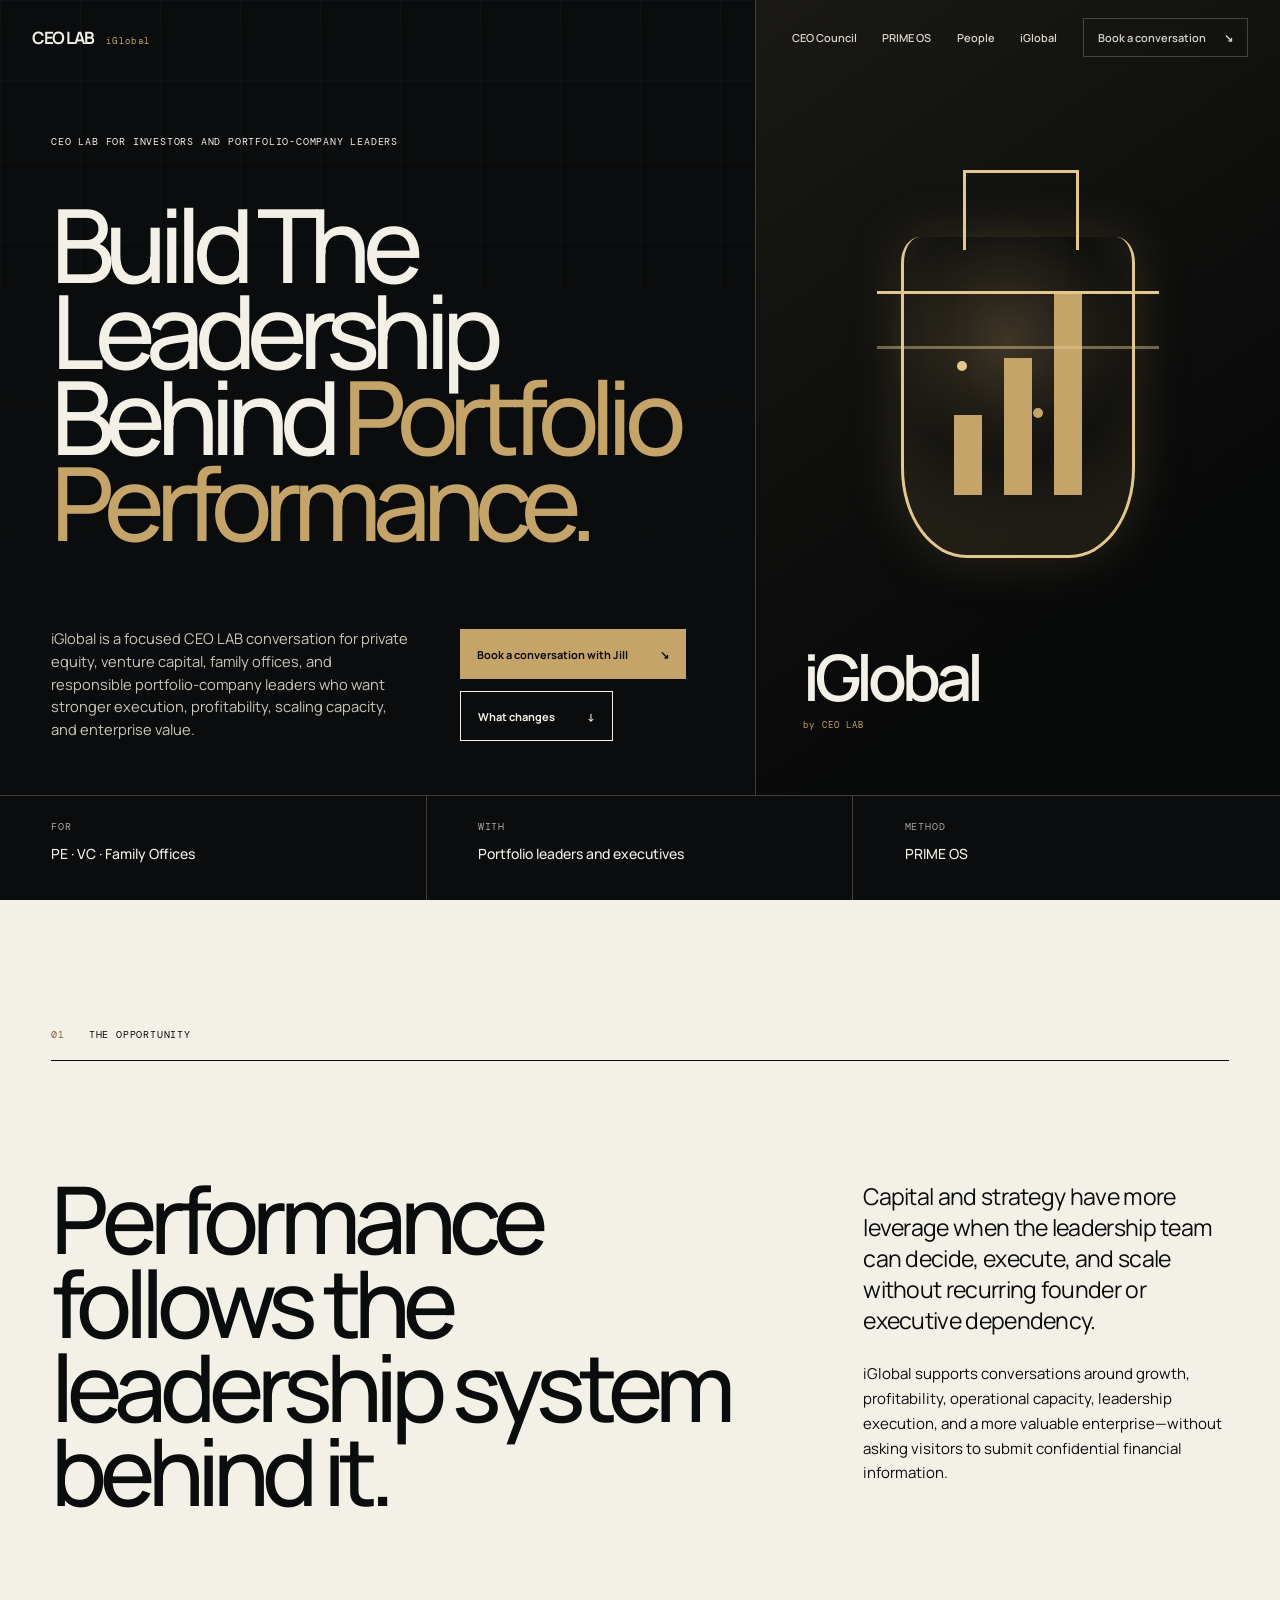
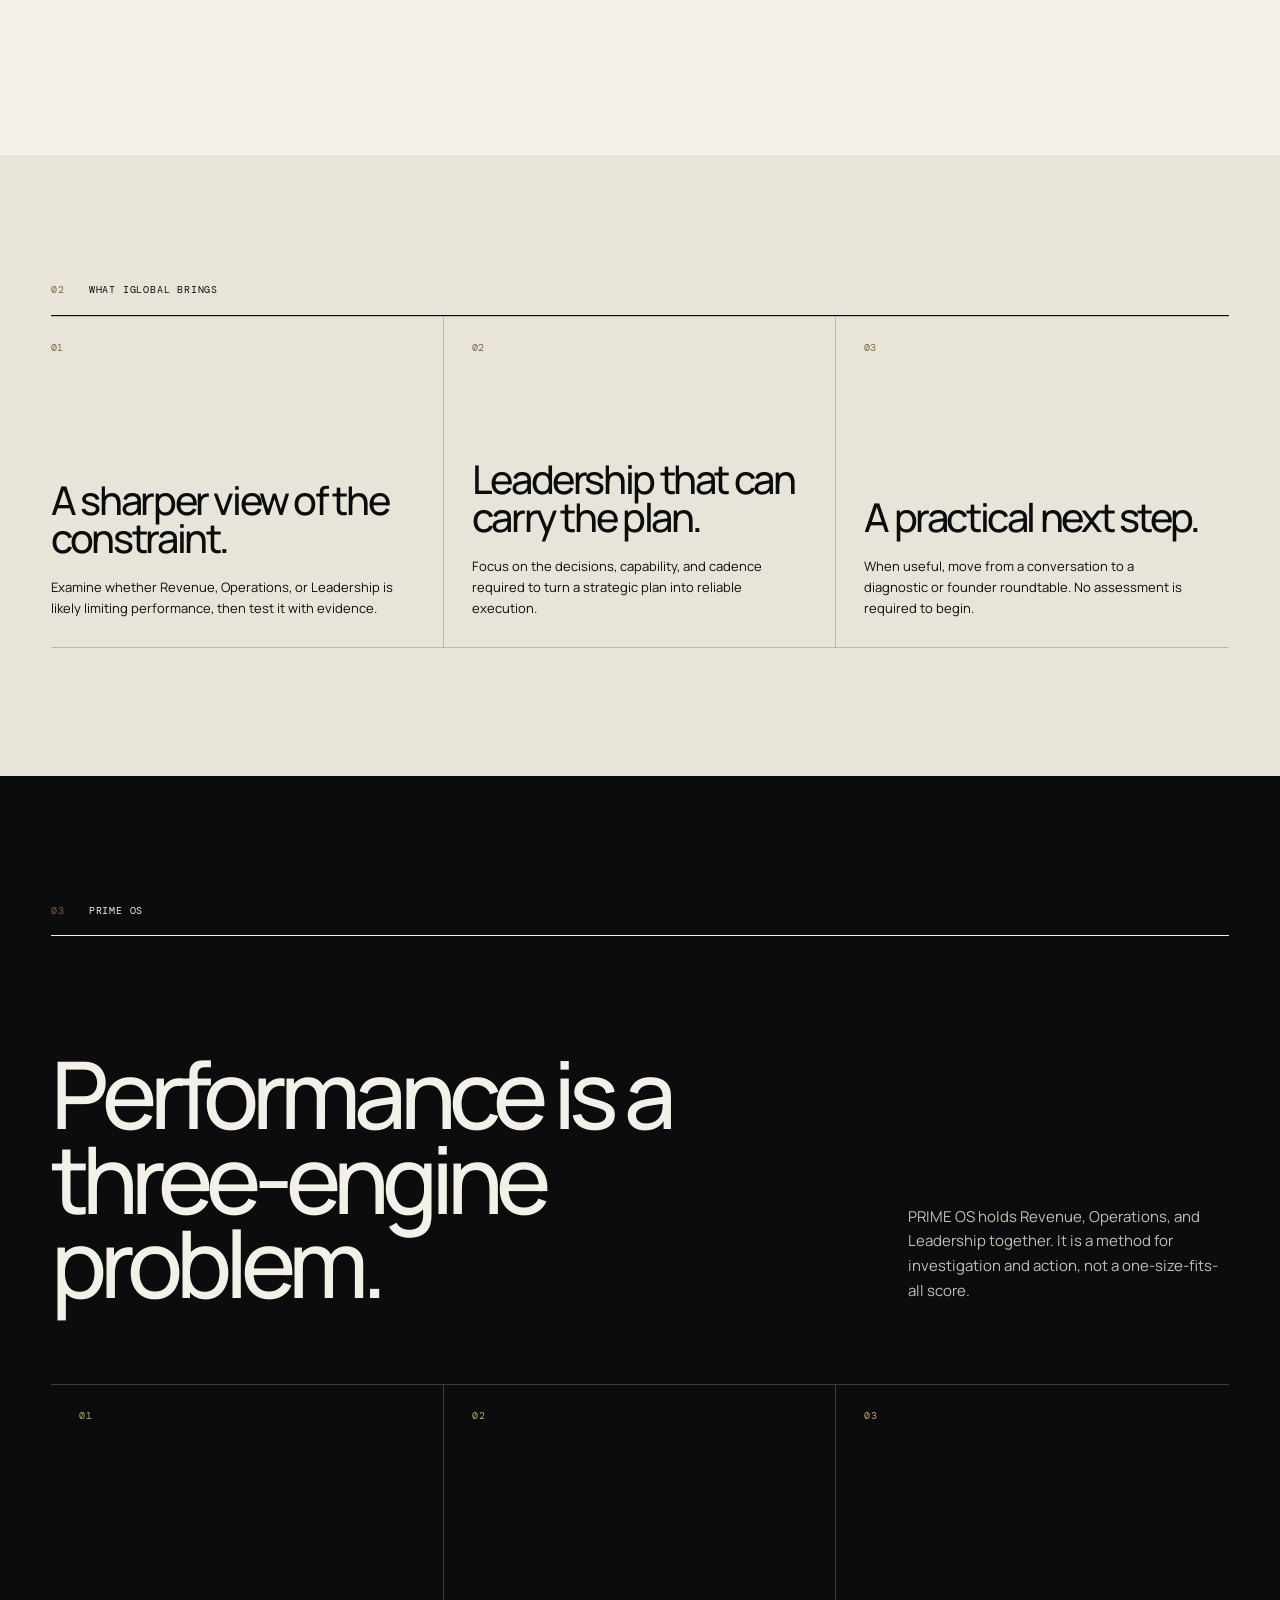
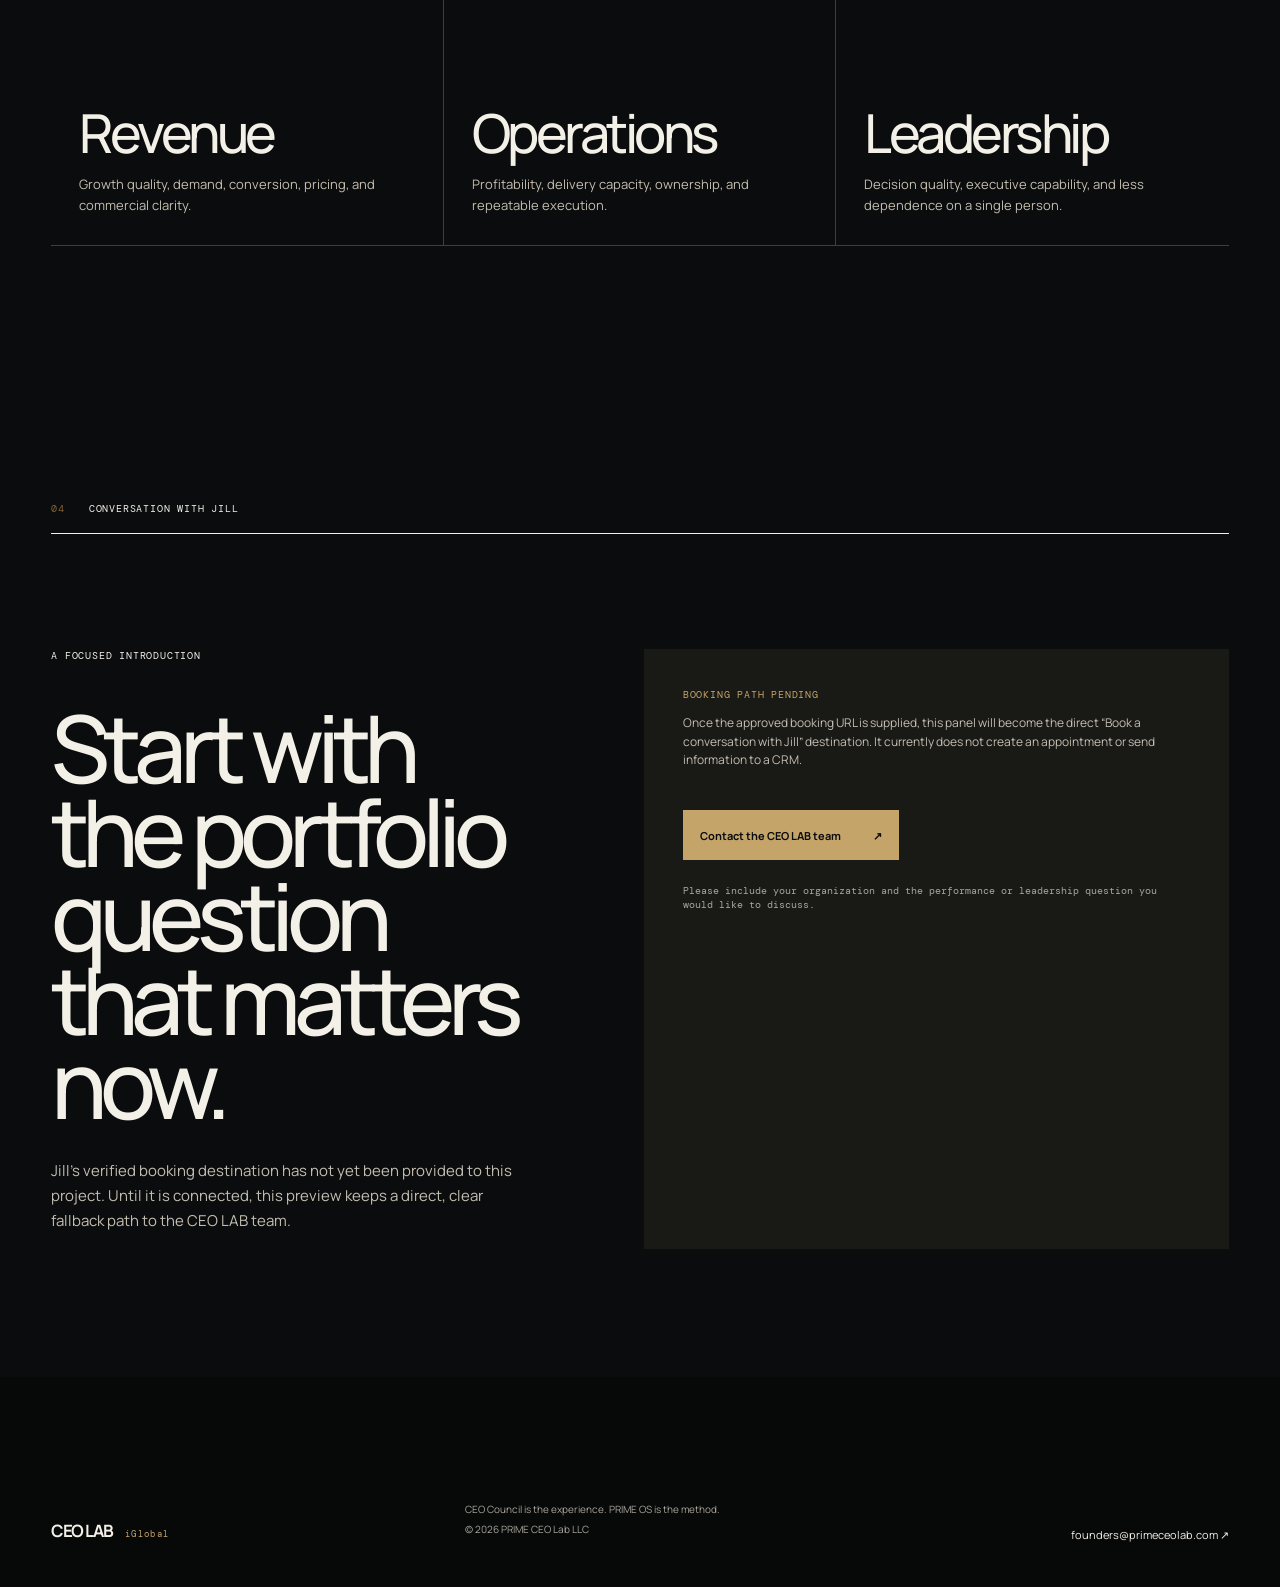
==== iglobal/index.html @ 88b46f07 "Publish approved CEO LAB revision" ====
<!doctype html>
<html lang="en">
<head>
  <meta charset="UTF-8" /><meta name="viewport" content="width=device-width, initial-scale=1.0" /><meta name="theme-color" content="#0B0C0D" />
  <meta name="description" content="iGlobal by CEO LAB supports the leadership behind portfolio performance." /><title>iGlobal | CEO LAB</title>
  <link rel="preconnect" href="https://fonts.googleapis.com" /><link rel="preconnect" href="https://fonts.gstatic.com" crossorigin />
  <link href="https://fonts.googleapis.com/css2?family=DM+Mono:wght@400;500&family=Manrope:wght@400;500;600;700&display=swap" rel="stylesheet" /><link rel="stylesheet" href="../styles.css" />
</head>
<body>
  <a class="skip-link" href="#main">Skip to content</a>
  <header class="site-header" data-header><a class="brand" href="../" aria-label="CEO LAB home"><span class="brand-main">CEO LAB</span><span class="brand-method">iGlobal</span></a><button class="menu-button" type="button" aria-label="Open navigation" aria-expanded="false">Menu</button><nav aria-label="Primary navigation"><a href="../#council">CEO Council</a><a href="../#method">PRIME OS</a><a href="../#people">People</a><a href="./">iGlobal</a><a class="nav-cta" href="#conversation">Book a conversation <span aria-hidden="true">↘</span></a></nav></header>
  <main id="main">
    <section class="hero"><div class="hero-grid" aria-hidden="true"></div><div class="hero-copy"><p class="kicker reveal">CEO LAB for investors and portfolio-company leaders</p><h1 class="reveal">Build The Leadership Behind <em>Portfolio Performance.</em></h1><div class="hero-bottom reveal"><p>iGlobal is a focused CEO LAB conversation for private equity, venture capital, family offices, and responsible portfolio-company leaders who want stronger execution, profitability, scaling capacity, and enterprise value.</p><div class="button-row"><a class="button button-gold" href="#conversation">Book a conversation with Jill <span>↘</span></a><a class="button button-quiet" href="#outcomes">What changes <span>↓</span></a></div></div></div><div class="hero-mark reveal" aria-label="CEO LAB growth mark"><div class="mark-stage"><div class="flask-mark" aria-hidden="true"><i></i><i></i><i></i><b></b></div></div><p class="mark-caption">iGlobal<br /><span>by CEO LAB</span></p></div><div class="hero-proof"><div><span>For</span><strong>PE · VC · Family Offices</strong></div><div><span>With</span><strong>Portfolio leaders and executives</strong></div><div><span>Method</span><strong>PRIME OS</strong></div></div></section>
    <section class="manifesto section-pad" id="outcomes"><div class="section-index reveal"><span>01</span><span>The opportunity</span></div><div class="manifesto-grid"><h2 class="display reveal">Performance follows the leadership system behind it.</h2><div class="manifesto-copy reveal"><p class="lead">Capital and strategy have more leverage when the leadership team can decide, execute, and scale without recurring founder or executive dependency.</p><p>iGlobal supports conversations around growth, profitability, operational capacity, leadership execution, and a more valuable enterprise—without asking visitors to submit confidential financial information.</p></div></div></section>
    <section class="council section-pad"><div class="section-index reveal"><span>02</span><span>What iGlobal brings</span></div><div class="council-grid"><article class="reveal"><span>01</span><h3>A sharper view of the constraint.</h3><p>Examine whether Revenue, Operations, or Leadership is likely limiting performance, then test it with evidence.</p></article><article class="reveal"><span>02</span><h3>Leadership that can carry the plan.</h3><p>Focus on the decisions, capability, and cadence required to turn a strategic plan into reliable execution.</p></article><article class="reveal"><span>03</span><h3>A practical next step.</h3><p>When useful, move from a conversation to a diagnostic or founder roundtable. No assessment is required to begin.</p></article></div></section>
    <section class="engines section-pad"><div class="section-index reveal"><span>03</span><span>PRIME OS</span></div><div class="engine-intro"><h2 class="display reveal">Performance is a three-engine problem.</h2><p class="reveal">PRIME OS holds Revenue, Operations, and Leadership together. It is a method for investigation and action, not a one-size-fits-all score.</p></div><div class="engine-grid"><article class="engine-card reveal"><div class="engine-number">01</div><h3>Revenue</h3><p>Growth quality, demand, conversion, pricing, and commercial clarity.</p></article><article class="engine-card reveal"><div class="engine-number">02</div><h3>Operations</h3><p>Profitability, delivery capacity, ownership, and repeatable execution.</p></article><article class="engine-card reveal"><div class="engine-number">03</div><h3>Leadership</h3><p>Decision quality, executive capability, and less dependence on a single person.</p></article></div></section>
    <section class="application section-pad" id="conversation"><div class="section-index reveal"><span>04</span><span>Conversation with Jill</span></div><div class="application-grid"><div class="application-copy reveal"><p class="kicker">A focused introduction</p><h2 class="display">Start with the portfolio question that matters now.</h2><p>Jill’s verified booking destination has not yet been provided to this project. Until it is connected, this preview keeps a direct, clear fallback path to the CEO LAB team.</p></div><div class="application-form reveal"><div class="form-heading"><p class="kicker">Booking path pending</p><p>Once the approved booking URL is supplied, this panel will become the direct “Book a conversation with Jill” destination. It currently does not create an appointment or send information to a CRM.</p></div><a class="button button-gold" href="mailto:founders@primeceolab.com?subject=iGlobal%20conversation%20with%20Jill">Contact the CEO LAB team <span>↗</span></a><p class="form-note">Please include your organization and the performance or leadership question you would like to discuss.</p></div></div></section>
  </main>
  <footer><a class="brand" href="../" aria-label="CEO LAB home"><span class="brand-main">CEO LAB</span><span class="brand-method">iGlobal</span></a><div><p>CEO Council is the experience. PRIME OS is the method.</p><p>© 2026 PRIME CEO Lab LLC</p></div><a href="mailto:founders@primeceolab.com">founders@primeceolab.com ↗</a></footer><script src="../script.js"></script>
</body>
</html>
---- styles.css ----
:root{--ink:#0B0C0D;--ink-soft:#171715;--paper:#F3F0E8;--paper-deep:#DED9CE;--gold:#C5A46A;--gold-light:#E2C88E;--muted:#AAA69D;--line-dark:rgba(11,12,13,.2);--line-light:rgba(243,240,232,.22);--mono:"DM Mono",monospace;--sans:"Manrope",Arial,sans-serif}*{box-sizing:border-box}html{scroll-behavior:smooth}body{margin:0;background:var(--paper);color:var(--ink);font-family:var(--sans);overflow-x:hidden}a{color:inherit}button,input,textarea{font:inherit}.skip-link{position:fixed;z-index:100;top:-100px;left:16px;padding:12px 16px;background:var(--gold);color:var(--ink)}.skip-link:focus{top:16px}
.site-header{position:fixed;z-index:50;inset:0 0 auto;height:76px;padding:0 clamp(20px,2.5vw,44px);display:flex;align-items:center;justify-content:space-between;color:var(--paper);border-bottom:1px solid transparent;transition:.3s}.site-header.scrolled,.site-header.menu-open{background:rgba(11,12,13,.94);backdrop-filter:blur(14px);border-color:var(--line-light)}.brand{display:flex;align-items:baseline;gap:12px;text-decoration:none}.brand-main{font-size:17px;font-weight:700;letter-spacing:-.06em}.brand-method{color:var(--gold);font:400 9px var(--mono);letter-spacing:.15em}.site-header nav{height:100%;display:flex;align-items:center;gap:clamp(18px,2vw,36px)}.site-header nav a{color:#d8d4ca;text-decoration:none;font-size:11px;font-weight:600}.site-header nav a:hover{color:var(--gold-light)}.nav-cta{display:flex;gap:18px;align-items:center;padding:11px 14px;border:1px solid var(--line-light)}.menu-button{display:none;color:inherit;background:none;border:0;font-size:12px}
.hero{min-height:100svh;position:relative;display:grid;grid-template-columns:1.18fr .82fr;grid-template-rows:1fr auto;overflow:hidden;background:var(--ink);color:var(--paper)}.hero-grid{position:absolute;inset:0;opacity:.12;pointer-events:none;background-image:linear-gradient(var(--line-light) 1px,transparent 1px),linear-gradient(90deg,var(--line-light) 1px,transparent 1px);background-size:6.25vw 6.25vw;mask-image:linear-gradient(to bottom,black,transparent 87%)}.hero-copy{position:relative;z-index:2;min-height:calc(100svh - 105px);padding:clamp(125px,15vh,180px) 4vw 6vh;display:flex;flex-direction:column;justify-content:space-between}.kicker,.section-index,.engine-number,.stage-label,.hero-proof span,.form-note{font:400 10px/1.35 var(--mono);letter-spacing:.08em;text-transform:uppercase}.kicker{margin:0}.hero h1{max-width:1030px;margin:40px 0 70px;font-size:clamp(62px,8vw,150px);font-weight:500;line-height:.84;letter-spacing:-.085em}.hero h1 em{color:var(--gold);font-style:normal}.hero-bottom{display:grid;grid-template-columns:minmax(260px,475px) auto;align-items:end;gap:4vw}.hero-bottom>p{margin:0;color:#cbc6ba;font-size:clamp(14px,1.15vw,18px);line-height:1.55}.button-row{display:flex;flex-wrap:wrap;gap:12px}.button{border:0;cursor:pointer;min-height:50px;display:inline-flex;align-items:center;justify-content:space-between;gap:32px;padding:0 17px;text-decoration:none;font-size:11px;font-weight:700;transition:.2s}.button:hover{transform:translateY(-2px)}.button-gold{background:var(--gold);color:var(--ink)}.button-gold:hover{background:var(--gold-light)}.button-quiet{border:1px solid currentColor;background:transparent;color:inherit}.button-quiet:hover{color:var(--gold-light)}
.hero-mark{position:relative;z-index:1;min-height:calc(100svh - 105px);display:flex;align-items:center;justify-content:center;overflow:hidden;border-left:1px solid var(--line-light);background:radial-gradient(circle at 48% 43%,rgba(197,164,106,.26),transparent 23%),linear-gradient(145deg,#1a1915,#080909 72%)}.mark-stage{width:min(38vw,510px);aspect-ratio:1;display:grid;place-items:center;animation:mark-turn 12s ease-in-out infinite}.flask-mark{position:relative;width:48%;height:66%;border:3px solid var(--gold-light);border-top:0;border-radius:8% 8% 28% 28%;box-shadow:inset 0 -80px 70px rgba(197,164,106,.13),0 0 55px rgba(197,164,106,.18)}.flask-mark:before{content:"";position:absolute;left:26%;top:-21%;width:48%;height:24%;border:3px solid var(--gold-light);border-bottom:0}.flask-mark:after{content:"";position:absolute;left:-12%;right:-12%;top:17%;height:3px;background:var(--gold-light);box-shadow:0 55px 0 rgba(226,200,142,.45)}.flask-mark i{position:absolute;bottom:19%;width:12%;background:var(--gold);display:block}.flask-mark i:nth-child(1){height:25%;left:22%}.flask-mark i:nth-child(2){height:43%;left:44%}.flask-mark i:nth-child(3){height:63%;left:66%}.flask-mark b{position:absolute;width:10px;height:10px;border-radius:50%;background:var(--gold-light);left:23%;top:39%;box-shadow:76px 47px 0 var(--gold)}.motion-toggle{position:absolute;right:22px;bottom:22px;padding:9px 12px;border:1px solid var(--line-light);background:rgba(11,12,13,.75);color:var(--paper);font:400 9px var(--mono);letter-spacing:.06em;text-transform:uppercase}.motion-toggle:hover{border-color:var(--gold);color:var(--gold-light)}.mark-caption{position:absolute;left:9%;bottom:8%;margin:0;font-size:clamp(36px,5vw,72px);font-weight:600;line-height:.8;letter-spacing:-.08em}.mark-caption span{display:block;margin-top:17px;color:var(--gold);font:400 9px var(--mono);letter-spacing:.12em}.mark-stage.paused{animation-play-state:paused}.hero-proof{position:relative;z-index:3;grid-column:1/-1;min-height:105px;display:grid;grid-template-columns:repeat(3,1fr);border-top:1px solid var(--line-light)}.hero-proof>div{padding:24px 4vw;display:flex;flex-direction:column;gap:10px;border-right:1px solid var(--line-light)}.hero-proof>div:last-child{border:0}.hero-proof span{color:var(--muted)}.hero-proof strong{font-size:14px;font-weight:500}
.section-pad{padding:clamp(86px,10vw,170px) clamp(20px,4vw,70px)}.section-index{display:flex;gap:24px;padding-bottom:18px;border-bottom:1px solid currentColor;opacity:.75}.section-index span:first-child{color:#806236}.display{margin:0;font-size:clamp(50px,7.3vw,122px);font-weight:500;line-height:.9;letter-spacing:-.075em}.manifesto-grid{padding:clamp(70px,9vw,145px) 0;display:grid;grid-template-columns:1.32fr .68fr;gap:8vw;align-items:end}.manifesto-copy{max-width:470px}.manifesto-copy p{margin:0 0 26px;font-size:15px;line-height:1.65}.manifesto-copy .lead{font-size:clamp(20px,1.8vw,29px);line-height:1.35;letter-spacing:-.03em}.manifesto-copy .belief{padding:22px 0 0;border-top:1px solid var(--line-dark);font-weight:700}
.council{background:#e9e4d9}.council-intro{padding:clamp(70px,9vw,145px) 0 80px;display:grid;grid-template-columns:1.25fr .55fr;gap:10vw;align-items:end}.council-intro .kicker{margin-bottom:32px;color:#695739}.council-intro>p{margin:0;max-width:460px;font-size:15px;line-height:1.65}.council-grid,.engine-grid,.people-grid{display:grid;grid-template-columns:repeat(3,1fr);border-top:1px solid var(--line-dark);border-bottom:1px solid var(--line-dark)}.council-grid article{min-height:330px;padding:24px 28px 28px 0;display:flex;flex-direction:column;border-right:1px solid var(--line-dark)}.council-grid article+article{padding-left:28px}.council-grid article:last-child{border:0}.council-grid span,.person-card>p{color:#806236;font:400 10px var(--mono)}.council-grid h3{max-width:350px;margin:auto 0 20px;font-size:clamp(30px,3.1vw,52px);font-weight:500;line-height:.96;letter-spacing:-.06em}.council-grid p{max-width:370px;margin:0;font-size:13px;line-height:1.6}
.engines{background:var(--ink);color:var(--paper)}.engine-intro{padding:clamp(70px,9vw,145px) 0 80px;display:grid;grid-template-columns:1.25fr .55fr;gap:10vw;align-items:end}.engine-intro p{margin:0;max-width:450px;color:#c4beb2;font-size:15px;line-height:1.65}.engine-grid{border-color:var(--line-light)}.engine-card{min-height:460px;padding:24px 28px 30px;display:flex;flex-direction:column;border-right:1px solid var(--line-light)}.engine-card:last-child{border:0}.engine-number{color:var(--gold)}.engine-card h3{margin:auto 0 16px;font-size:clamp(40px,4.2vw,70px);font-weight:500;line-height:.95;letter-spacing:-.065em}.engine-card p{max-width:360px;margin:0;color:#c4beb2;font-size:13px;line-height:1.55}.method-note{max-width:680px;margin:45px 0 0;color:var(--gold-light);font-size:14px;line-height:1.6}
.journey{display:grid;grid-template-columns:.85fr 1.15fr;gap:10vw;background:var(--paper-deep)}.journey-sticky{align-self:start;position:sticky;top:118px}.journey-sticky h2{margin:60px 0 34px;font-size:clamp(48px,6.2vw,100px)}.journey-sticky>p:last-child{max-width:390px;font-size:15px;line-height:1.65}.journey-steps{border-top:1px solid var(--line-dark)}.journey-step{min-height:390px;padding:24px 0;display:grid;grid-template-columns:65px 1fr;align-items:end;border-bottom:1px solid var(--line-dark)}.journey-step>span{align-self:start;font:400 10px var(--mono)}.journey-step h3{margin:12px 0 22px;font-size:clamp(64px,8vw,130px);font-weight:500;line-height:.8;letter-spacing:-.08em}.journey-step p:last-child{max-width:485px;margin:0;font-size:14px;line-height:1.65}.stage-label{margin:0;color:#5c5d58}
.people{background:#ebe7dd}.people-intro{padding:clamp(70px,9vw,135px) 0 70px;display:grid;grid-template-columns:1.25fr .55fr;gap:10vw;align-items:end}.people-intro .kicker{margin-bottom:32px;color:#695739}.people-intro>p:last-child{max-width:450px;margin:0;font-size:15px;line-height:1.65}.person-card{min-height:260px;padding:24px 28px 28px 0;display:flex;flex-direction:column;border-right:1px solid var(--line-dark)}.person-card+article{padding-left:28px}.person-card:last-child{border:0}.person-card h3{margin:auto 0 10px;font-size:clamp(29px,3vw,48px);font-weight:500;line-height:.95;letter-spacing:-.06em}.person-card span{font-size:12px;color:#5c5d58}.iglobal-callout{background:var(--gold);color:var(--ink);min-height:620px;display:flex;flex-direction:column;justify-content:space-between}.iglobal-callout h2{max-width:1250px;margin:10vh 0}.final-row{display:flex;align-items:end;justify-content:space-between;gap:30px}.final-row p{max-width:500px;margin:0;font-size:15px;line-height:1.6}.iglobal-callout .button-gold{background:var(--ink);color:var(--paper)}.iglobal-callout .button-gold:hover{background:#2b2925}
.application{background:var(--ink);color:var(--paper)}.application-grid{padding-top:clamp(70px,9vw,145px);display:grid;grid-template-columns:.9fr 1.1fr;gap:9vw}.application-copy h2{margin:42px 0 34px}.application-copy>p:not(.kicker){max-width:470px;color:#c4beb2;font-size:15px;line-height:1.65}.application-form{padding:clamp(25px,3vw,48px);background:#191916}.form-heading{margin-bottom:40px}.form-heading .kicker{margin-bottom:13px;color:var(--gold)}.form-heading p:last-child{margin:0;color:#c4beb2;font-size:12px;line-height:1.55}.application-form label{display:block;margin-bottom:22px;color:#d7d2c6;font:500 10px var(--mono);text-transform:uppercase;letter-spacing:.04em}.application-form input,.application-form textarea{width:100%;margin-top:10px;padding:13px 0;display:block;border:0;border-bottom:1px solid var(--line-light);border-radius:0;outline:0;background:transparent;color:var(--paper);font:500 15px var(--sans);text-transform:none;letter-spacing:0}.application-form textarea{resize:vertical;min-height:98px}.application-form input:focus,.application-form textarea:focus{border-color:var(--gold)}.form-note{max-width:500px;margin:24px 0 0;color:#aaa69d;text-transform:none;letter-spacing:0}footer{min-height:210px;padding:45px clamp(20px,4vw,70px);display:grid;grid-template-columns:.8fr 1.2fr auto;align-items:end;gap:30px;background:#070808;color:var(--paper)}footer p{margin:6px 0;color:var(--muted);font-size:10px}footer>a:last-child{font-size:11px;text-decoration:none}.reveal{opacity:0;transform:translateY(22px);transition:opacity .75s ease,transform .75s cubic-bezier(.2,.7,.2,1)}.reveal.visible{opacity:1;transform:translateY(0)}@keyframes mark-turn{0%,100%{transform:rotateY(0deg)}45%{transform:rotateY(20deg) rotateZ(-2deg)}70%{transform:rotateY(-16deg) rotateZ(2deg)}}
@media(max-width:980px){.site-header nav{display:none;position:absolute;inset:76px 0 auto;height:auto;padding:28px;flex-direction:column;align-items:flex-start;gap:24px;background:var(--ink);border-top:1px solid var(--line-light)}.site-header nav.open{display:flex}.menu-button{display:block}.hero{grid-template-columns:1fr}.hero-copy,.hero-mark{min-height:auto}.hero-copy{padding-top:130px}.hero-mark{min-height:630px;border-top:1px solid var(--line-light);border-left:0}.mark-stage{width:min(70vw,510px)}.hero-proof{grid-column:auto}.manifesto-grid,.council-intro,.engine-intro,.journey,.people-intro,.application-grid{grid-template-columns:1fr}.council-grid,.engine-grid,.people-grid{grid-template-columns:1fr}.council-grid article,.council-grid article+article,.engine-card,.person-card,.person-card+article{min-height:260px;padding:24px 0;border-right:0;border-bottom:1px solid var(--line-dark)}.engine-card{border-color:var(--line-light)}.council-grid article:last-child,.engine-card:last-child,.person-card:last-child{border-bottom:0}.journey-sticky{position:static}.application-grid{gap:70px}}
@media(max-width:680px){.site-header{height:64px}.site-header nav{top:64px}.hero-copy{padding:105px 20px 55px}.hero h1{margin-top:70px;font-size:clamp(58px,18vw,92px)}.hero-bottom{grid-template-columns:1fr;gap:35px}.hero-mark{min-height:470px}.mark-caption{font-size:52px}.hero-proof{grid-template-columns:1fr}.hero-proof>div{border-right:0;border-bottom:1px solid var(--line-light)}.section-pad{padding:85px 20px}.display{font-size:clamp(48px,15vw,78px)}.manifesto-grid{padding:75px 0}.council-intro,.engine-intro,.people-intro{padding:70px 0 55px}.journey{gap:70px}.journey-step{min-height:330px;grid-template-columns:42px 1fr}.journey-step h3{font-size:68px}.final-row{align-items:flex-start;flex-direction:column}.iglobal-callout{min-height:560px}.application-grid{padding-top:70px}.application-form{margin:0 -20px;padding:35px 20px}footer{grid-template-columns:1fr;align-items:start}}
@media(prefers-reduced-motion:reduce){html{scroll-behavior:auto}*,*:before,*:after{animation-duration:.01ms!important;animation-iteration-count:1!important;transition-duration:.01ms!important}.reveal{opacity:1;transform:none}}
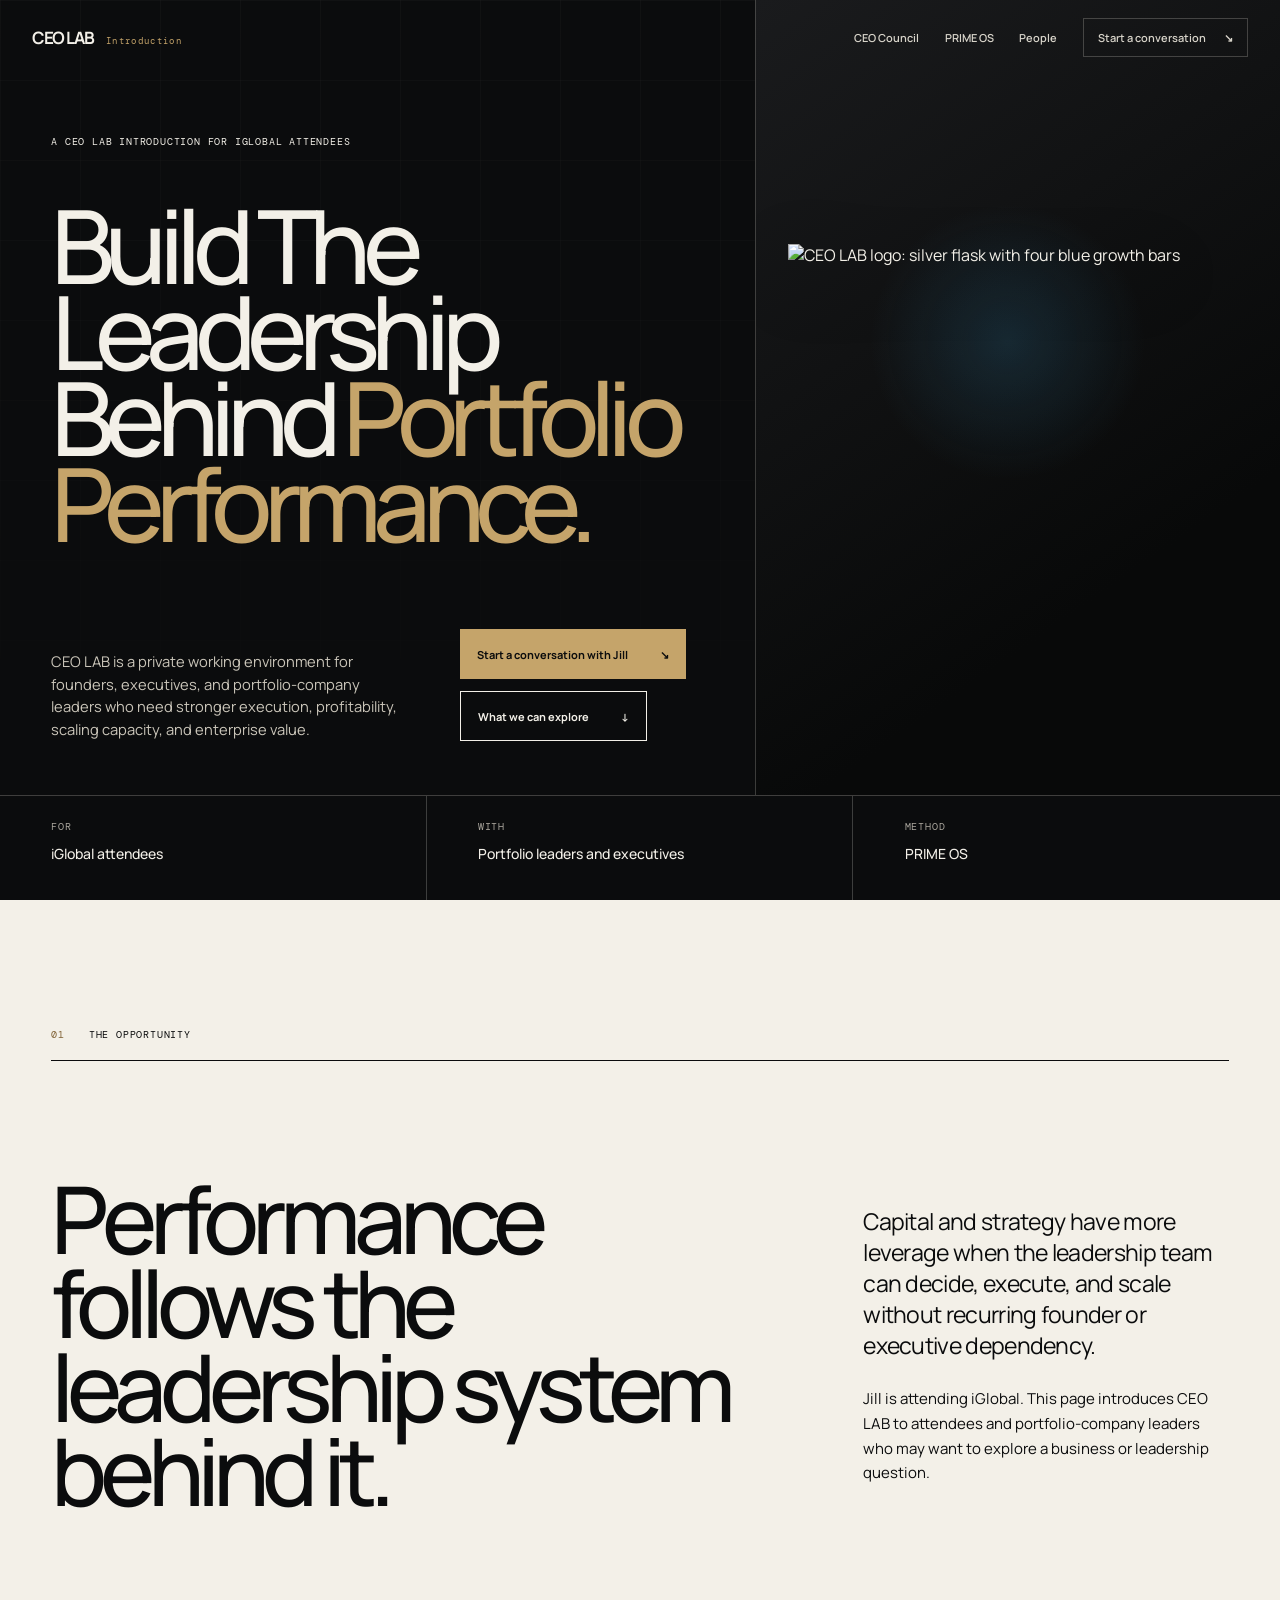
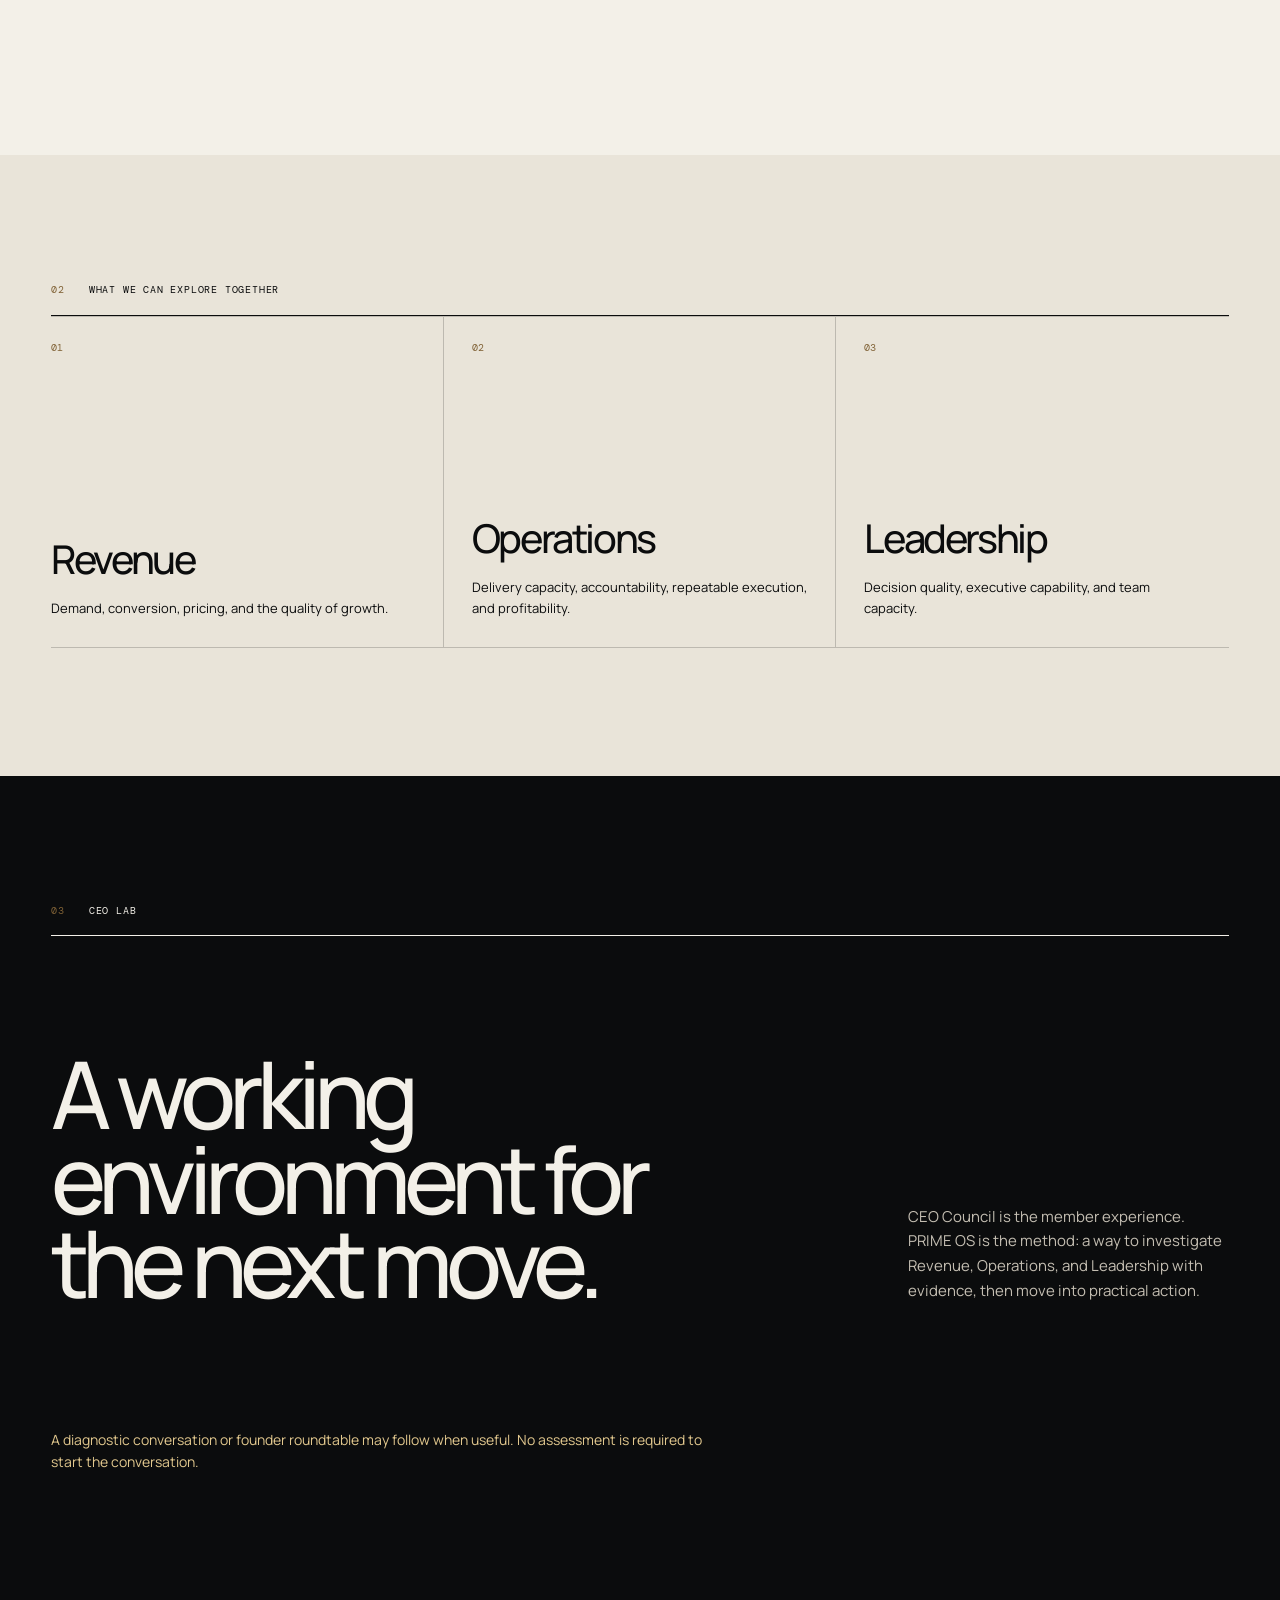
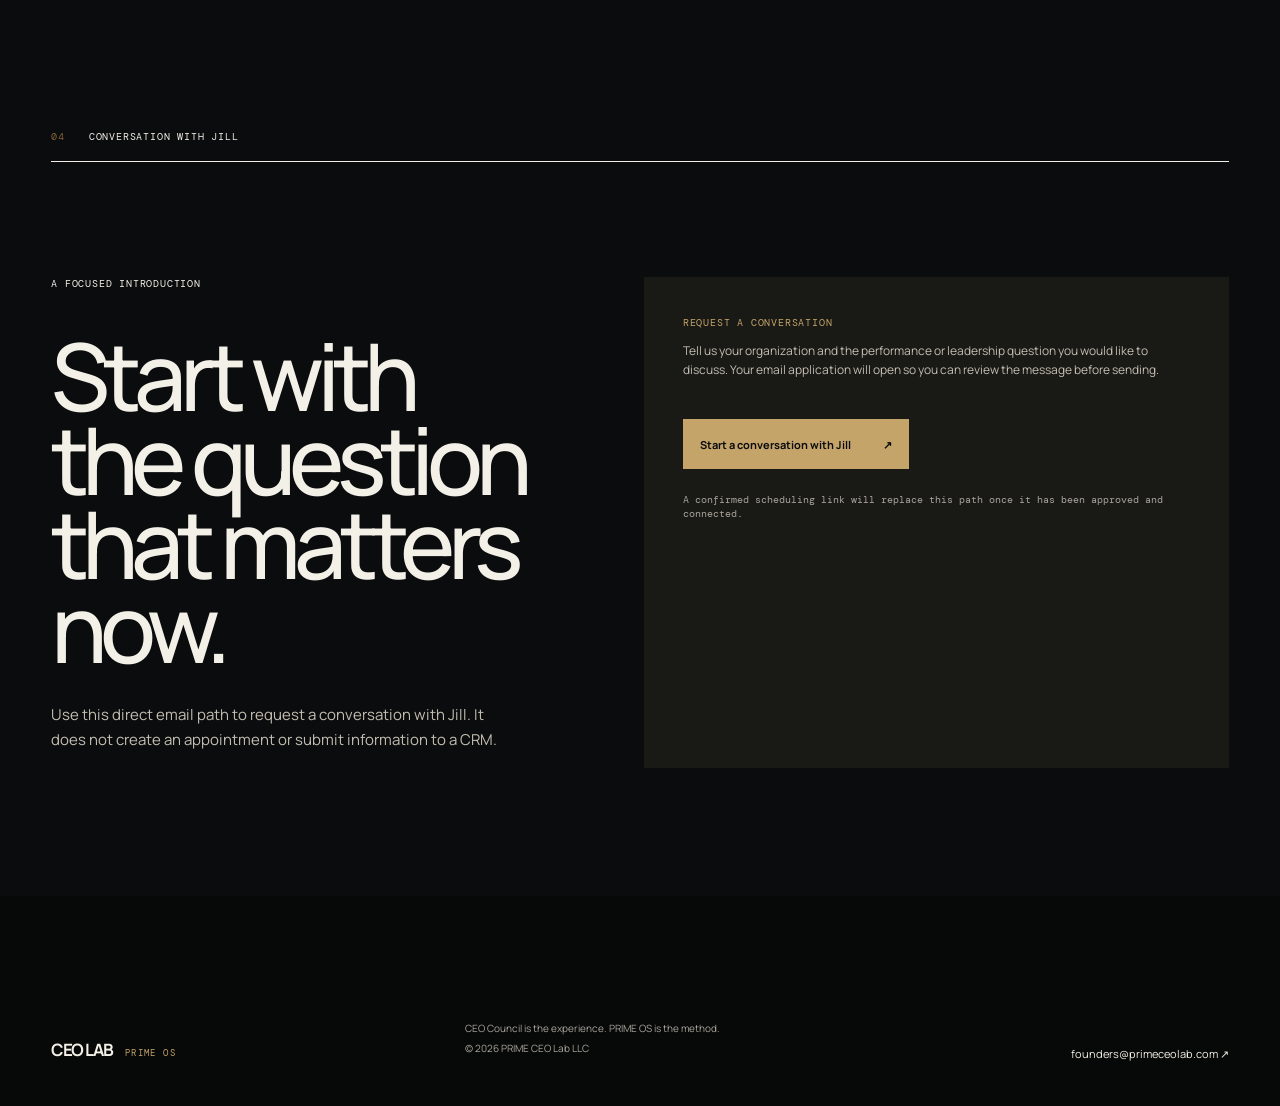
==== commit 26f350fe: "Correct iGlobal event relationship and conversation flow" ====
--- a/iglobal/index.html
+++ b/iglobal/index.html
@@ -1,21 +1,39 @@
 <!doctype html>
 <html lang="en">
 <head>
-  <meta charset="UTF-8" /><meta name="viewport" content="width=device-width, initial-scale=1.0" /><meta name="theme-color" content="#0B0C0D" />
-  <meta name="description" content="iGlobal by CEO LAB supports the leadership behind portfolio performance." /><title>iGlobal | CEO LAB</title>
-  <link rel="preconnect" href="https://fonts.googleapis.com" /><link rel="preconnect" href="https://fonts.gstatic.com" crossorigin />
-  <link href="https://fonts.googleapis.com/css2?family=DM+Mono:wght@400;500&family=Manrope:wght@400;500;600;700&display=swap" rel="stylesheet" /><link rel="stylesheet" href="../styles.css" />
+  <meta charset="UTF-8" />
+  <meta name="viewport" content="width=device-width, initial-scale=1.0" />
+  <meta name="theme-color" content="#0B0C0D" />
+  <meta name="description" content="A CEO LAB introduction for iGlobal attendees and portfolio-company leaders." />
+  <meta property="og:title" content="CEO LAB | For iGlobal Attendees" />
+  <meta property="og:description" content="Build the leadership behind portfolio performance." />
+  <meta property="og:type" content="website" />
+  <title>CEO LAB | For iGlobal Attendees</title>
+  <link rel="preconnect" href="https://fonts.googleapis.com" />
+  <link rel="preconnect" href="https://fonts.gstatic.com" crossorigin />
+  <link href="https://fonts.googleapis.com/css2?family=DM+Mono:wght@400;500&family=Manrope:wght@400;500;600;700&display=swap" rel="stylesheet" />
+  <link rel="stylesheet" href="../styles.css" />
 </head>
 <body>
   <a class="skip-link" href="#main">Skip to content</a>
-  <header class="site-header" data-header><a class="brand" href="../" aria-label="CEO LAB home"><span class="brand-main">CEO LAB</span><span class="brand-method">iGlobal</span></a><button class="menu-button" type="button" aria-label="Open navigation" aria-expanded="false">Menu</button><nav aria-label="Primary navigation"><a href="../#council">CEO Council</a><a href="../#method">PRIME OS</a><a href="../#people">People</a><a href="./">iGlobal</a><a class="nav-cta" href="#conversation">Book a conversation <span aria-hidden="true">↘</span></a></nav></header>
+  <header class="site-header" data-header>
+    <a class="brand" href="../" aria-label="CEO LAB home"><span class="brand-main">CEO LAB</span><span class="brand-method">Introduction</span></a>
+    <button class="menu-button" type="button" aria-label="Open navigation" aria-expanded="false">Menu</button>
+    <nav aria-label="Primary navigation"><a href="../#council">CEO Council</a><a href="../#method">PRIME OS</a><a href="../#people">People</a><a class="nav-cta" href="#conversation">Start a conversation <span aria-hidden="true">↘</span></a></nav>
+  </header>
   <main id="main">
-    <section class="hero"><div class="hero-grid" aria-hidden="true"></div><div class="hero-copy"><p class="kicker reveal">CEO LAB for investors and portfolio-company leaders</p><h1 class="reveal">Build The Leadership Behind <em>Portfolio Performance.</em></h1><div class="hero-bottom reveal"><p>iGlobal is a focused CEO LAB conversation for private equity, venture capital, family offices, and responsible portfolio-company leaders who want stronger execution, profitability, scaling capacity, and enterprise value.</p><div class="button-row"><a class="button button-gold" href="#conversation">Book a conversation with Jill <span>↘</span></a><a class="button button-quiet" href="#outcomes">What changes <span>↓</span></a></div></div></div><div class="hero-mark reveal" aria-label="CEO LAB growth mark"><div class="mark-stage"><div class="flask-mark" aria-hidden="true"><i></i><i></i><i></i><b></b></div></div><p class="mark-caption">iGlobal<br /><span>by CEO LAB</span></p></div><div class="hero-proof"><div><span>For</span><strong>PE · VC · Family Offices</strong></div><div><span>With</span><strong>Portfolio leaders and executives</strong></div><div><span>Method</span><strong>PRIME OS</strong></div></div></section>
-    <section class="manifesto section-pad" id="outcomes"><div class="section-index reveal"><span>01</span><span>The opportunity</span></div><div class="manifesto-grid"><h2 class="display reveal">Performance follows the leadership system behind it.</h2><div class="manifesto-copy reveal"><p class="lead">Capital and strategy have more leverage when the leadership team can decide, execute, and scale without recurring founder or executive dependency.</p><p>iGlobal supports conversations around growth, profitability, operational capacity, leadership execution, and a more valuable enterprise—without asking visitors to submit confidential financial information.</p></div></div></section>
-    <section class="council section-pad"><div class="section-index reveal"><span>02</span><span>What iGlobal brings</span></div><div class="council-grid"><article class="reveal"><span>01</span><h3>A sharper view of the constraint.</h3><p>Examine whether Revenue, Operations, or Leadership is likely limiting performance, then test it with evidence.</p></article><article class="reveal"><span>02</span><h3>Leadership that can carry the plan.</h3><p>Focus on the decisions, capability, and cadence required to turn a strategic plan into reliable execution.</p></article><article class="reveal"><span>03</span><h3>A practical next step.</h3><p>When useful, move from a conversation to a diagnostic or founder roundtable. No assessment is required to begin.</p></article></div></section>
-    <section class="engines section-pad"><div class="section-index reveal"><span>03</span><span>PRIME OS</span></div><div class="engine-intro"><h2 class="display reveal">Performance is a three-engine problem.</h2><p class="reveal">PRIME OS holds Revenue, Operations, and Leadership together. It is a method for investigation and action, not a one-size-fits-all score.</p></div><div class="engine-grid"><article class="engine-card reveal"><div class="engine-number">01</div><h3>Revenue</h3><p>Growth quality, demand, conversion, pricing, and commercial clarity.</p></article><article class="engine-card reveal"><div class="engine-number">02</div><h3>Operations</h3><p>Profitability, delivery capacity, ownership, and repeatable execution.</p></article><article class="engine-card reveal"><div class="engine-number">03</div><h3>Leadership</h3><p>Decision quality, executive capability, and less dependence on a single person.</p></article></div></section>
-    <section class="application section-pad" id="conversation"><div class="section-index reveal"><span>04</span><span>Conversation with Jill</span></div><div class="application-grid"><div class="application-copy reveal"><p class="kicker">A focused introduction</p><h2 class="display">Start with the portfolio question that matters now.</h2><p>Jill’s verified booking destination has not yet been provided to this project. Until it is connected, this preview keeps a direct, clear fallback path to the CEO LAB team.</p></div><div class="application-form reveal"><div class="form-heading"><p class="kicker">Booking path pending</p><p>Once the approved booking URL is supplied, this panel will become the direct “Book a conversation with Jill” destination. It currently does not create an appointment or send information to a CRM.</p></div><a class="button button-gold" href="mailto:founders@primeceolab.com?subject=iGlobal%20conversation%20with%20Jill">Contact the CEO LAB team <span>↗</span></a><p class="form-note">Please include your organization and the performance or leadership question you would like to discuss.</p></div></div></section>
+    <section class="hero">
+      <div class="hero-grid" aria-hidden="true"></div>
+      <div class="hero-copy"><p class="kicker reveal">A CEO LAB introduction for iGlobal attendees</p><h1 class="reveal">Build The Leadership Behind <em>Portfolio Performance.</em></h1><div class="hero-bottom reveal"><p>CEO LAB is a private working environment for founders, executives, and portfolio-company leaders who need stronger execution, profitability, scaling capacity, and enterprise value.</p><div class="button-row"><a class="button button-gold" href="#conversation">Start a conversation with Jill <span>↘</span></a><a class="button button-quiet" href="#explore">What we can explore <span>↓</span></a></div></div></div>
+      <div class="hero-mark logo-panel reveal" aria-label="CEO LAB logo"><img class="brand-logo" src="../assets/ceo-labs-brand.jpg" width="1536" height="1024" alt="CEO LAB logo: silver flask with four blue growth bars" /></div>
+      <div class="hero-proof"><div><span>For</span><strong>iGlobal attendees</strong></div><div><span>With</span><strong>Portfolio leaders and executives</strong></div><div><span>Method</span><strong>PRIME OS</strong></div></div>
+    </section>
+    <section class="manifesto section-pad" id="explore"><div class="section-index reveal"><span>01</span><span>The opportunity</span></div><div class="manifesto-grid"><h2 class="display reveal">Performance follows the leadership system behind it.</h2><div class="manifesto-copy reveal"><p class="lead">Capital and strategy have more leverage when the leadership team can decide, execute, and scale without recurring founder or executive dependency.</p><p>Jill is attending iGlobal. This page introduces CEO LAB to attendees and portfolio-company leaders who may want to explore a business or leadership question.</p></div></div></section>
+    <section class="council section-pad"><div class="section-index reveal"><span>02</span><span>What we can explore together</span></div><div class="council-grid"><article class="reveal"><span>01</span><h3>Revenue</h3><p>Demand, conversion, pricing, and the quality of growth.</p></article><article class="reveal"><span>02</span><h3>Operations</h3><p>Delivery capacity, accountability, repeatable execution, and profitability.</p></article><article class="reveal"><span>03</span><h3>Leadership</h3><p>Decision quality, executive capability, and team capacity.</p></article></div></section>
+    <section class="engines section-pad"><div class="section-index reveal"><span>03</span><span>CEO LAB</span></div><div class="engine-intro"><h2 class="display reveal">A working environment for the next move.</h2><p class="reveal">CEO Council is the member experience. PRIME OS is the method: a way to investigate Revenue, Operations, and Leadership with evidence, then move into practical action.</p></div><p class="method-note reveal">A diagnostic conversation or founder roundtable may follow when useful. No assessment is required to start the conversation.</p></section>
+    <section class="application section-pad" id="conversation"><div class="section-index reveal"><span>04</span><span>Conversation with Jill</span></div><div class="application-grid"><div class="application-copy reveal"><p class="kicker">A focused introduction</p><h2 class="display">Start with the question that matters now.</h2><p>Use this direct email path to request a conversation with Jill. It does not create an appointment or submit information to a CRM.</p></div><div class="application-form reveal"><div class="form-heading"><p class="kicker">Request a conversation</p><p>Tell us your organization and the performance or leadership question you would like to discuss. Your email application will open so you can review the message before sending.</p></div><a class="button button-gold" href="mailto:founders@primeceolab.com?subject=iGlobal%20conversation%20with%20Jill">Start a conversation with Jill <span>↗</span></a><p class="form-note">A confirmed scheduling link will replace this path once it has been approved and connected.</p></div></div></section>
   </main>
-  <footer><a class="brand" href="../" aria-label="CEO LAB home"><span class="brand-main">CEO LAB</span><span class="brand-method">iGlobal</span></a><div><p>CEO Council is the experience. PRIME OS is the method.</p><p>© 2026 PRIME CEO Lab LLC</p></div><a href="mailto:founders@primeceolab.com">founders@primeceolab.com ↗</a></footer><script src="../script.js"></script>
+  <footer><a class="brand" href="../" aria-label="CEO LAB home"><span class="brand-main">CEO LAB</span><span class="brand-method">PRIME OS</span></a><div><p>CEO Council is the experience. PRIME OS is the method.</p><p>© 2026 PRIME CEO Lab LLC</p></div><a href="mailto:founders@primeceolab.com">founders@primeceolab.com ↗</a></footer>
+  <script src="../script.js"></script>
 </body>
 </html>
--- a/styles.css
+++ b/styles.css
@@ -11,3 +11,4 @@
 @media(max-width:980px){.site-header nav{display:none;position:absolute;inset:76px 0 auto;height:auto;padding:28px;flex-direction:column;align-items:flex-start;gap:24px;background:var(--ink);border-top:1px solid var(--line-light)}.site-header nav.open{display:flex}.menu-button{display:block}.hero{grid-template-columns:1fr}.hero-copy,.hero-mark{min-height:auto}.hero-copy{padding-top:130px}.hero-mark{min-height:630px;border-top:1px solid var(--line-light);border-left:0}.mark-stage{width:min(70vw,510px)}.hero-proof{grid-column:auto}.manifesto-grid,.council-intro,.engine-intro,.journey,.people-intro,.application-grid{grid-template-columns:1fr}.council-grid,.engine-grid,.people-grid{grid-template-columns:1fr}.council-grid article,.council-grid article+article,.engine-card,.person-card,.person-card+article{min-height:260px;padding:24px 0;border-right:0;border-bottom:1px solid var(--line-dark)}.engine-card{border-color:var(--line-light)}.council-grid article:last-child,.engine-card:last-child,.person-card:last-child{border-bottom:0}.journey-sticky{position:static}.application-grid{gap:70px}}
 @media(max-width:680px){.site-header{height:64px}.site-header nav{top:64px}.hero-copy{padding:105px 20px 55px}.hero h1{margin-top:70px;font-size:clamp(58px,18vw,92px)}.hero-bottom{grid-template-columns:1fr;gap:35px}.hero-mark{min-height:470px}.mark-caption{font-size:52px}.hero-proof{grid-template-columns:1fr}.hero-proof>div{border-right:0;border-bottom:1px solid var(--line-light)}.section-pad{padding:85px 20px}.display{font-size:clamp(48px,15vw,78px)}.manifesto-grid{padding:75px 0}.council-intro,.engine-intro,.people-intro{padding:70px 0 55px}.journey{gap:70px}.journey-step{min-height:330px;grid-template-columns:42px 1fr}.journey-step h3{font-size:68px}.final-row{align-items:flex-start;flex-direction:column}.iglobal-callout{min-height:560px}.application-grid{padding-top:70px}.application-form{margin:0 -20px;padding:35px 20px}footer{grid-template-columns:1fr;align-items:start}}
 @media(prefers-reduced-motion:reduce){html{scroll-behavior:auto}*,*:before,*:after{animation-duration:.01ms!important;animation-iteration-count:1!important;transition-duration:.01ms!important}.reveal{opacity:1;transform:none}}
+.logo-panel{background:radial-gradient(circle at 48% 43%,rgba(50,127,168,.22),transparent 26%),linear-gradient(145deg,#1a1b1d,#080909 72%)}.brand-logo{width:min(88%,760px);height:auto;object-fit:contain;filter:drop-shadow(0 18px 36px rgba(0,0,0,.38))}.people-intro>div .kicker{margin-bottom:32px}
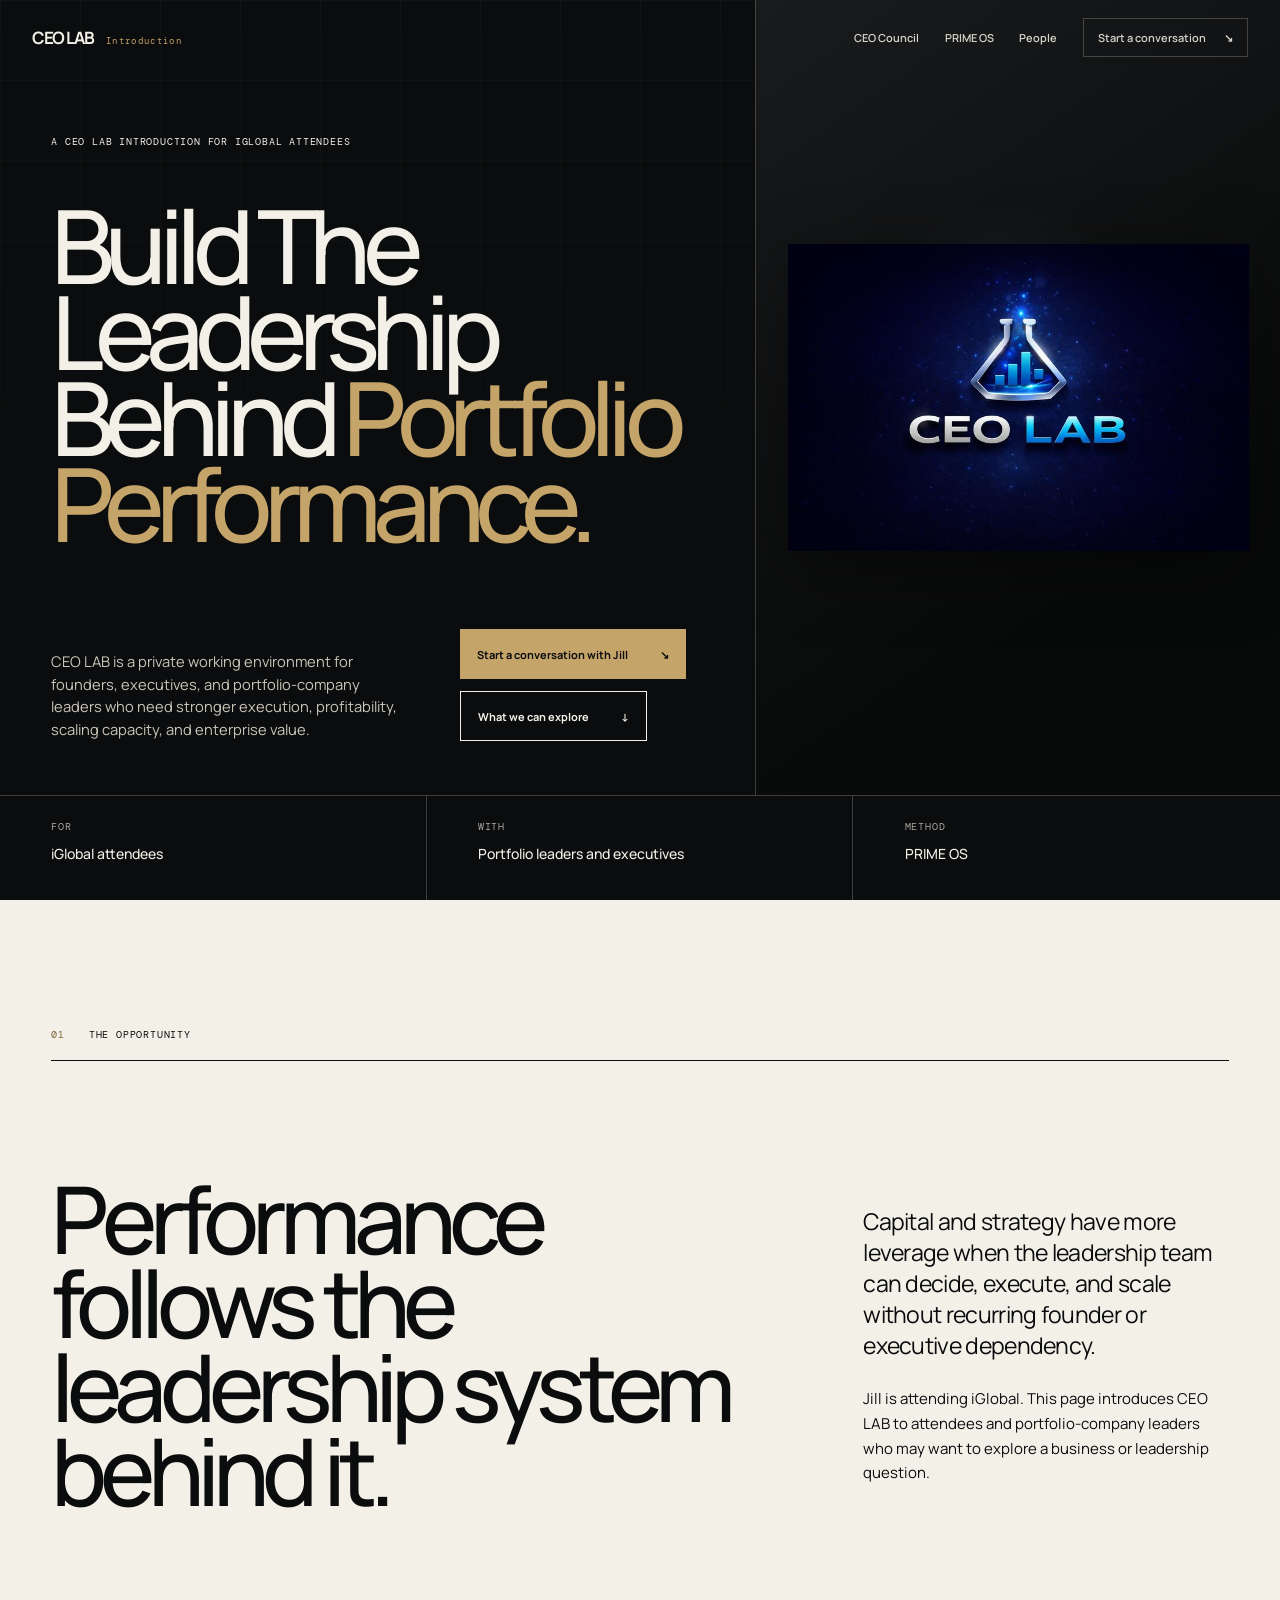
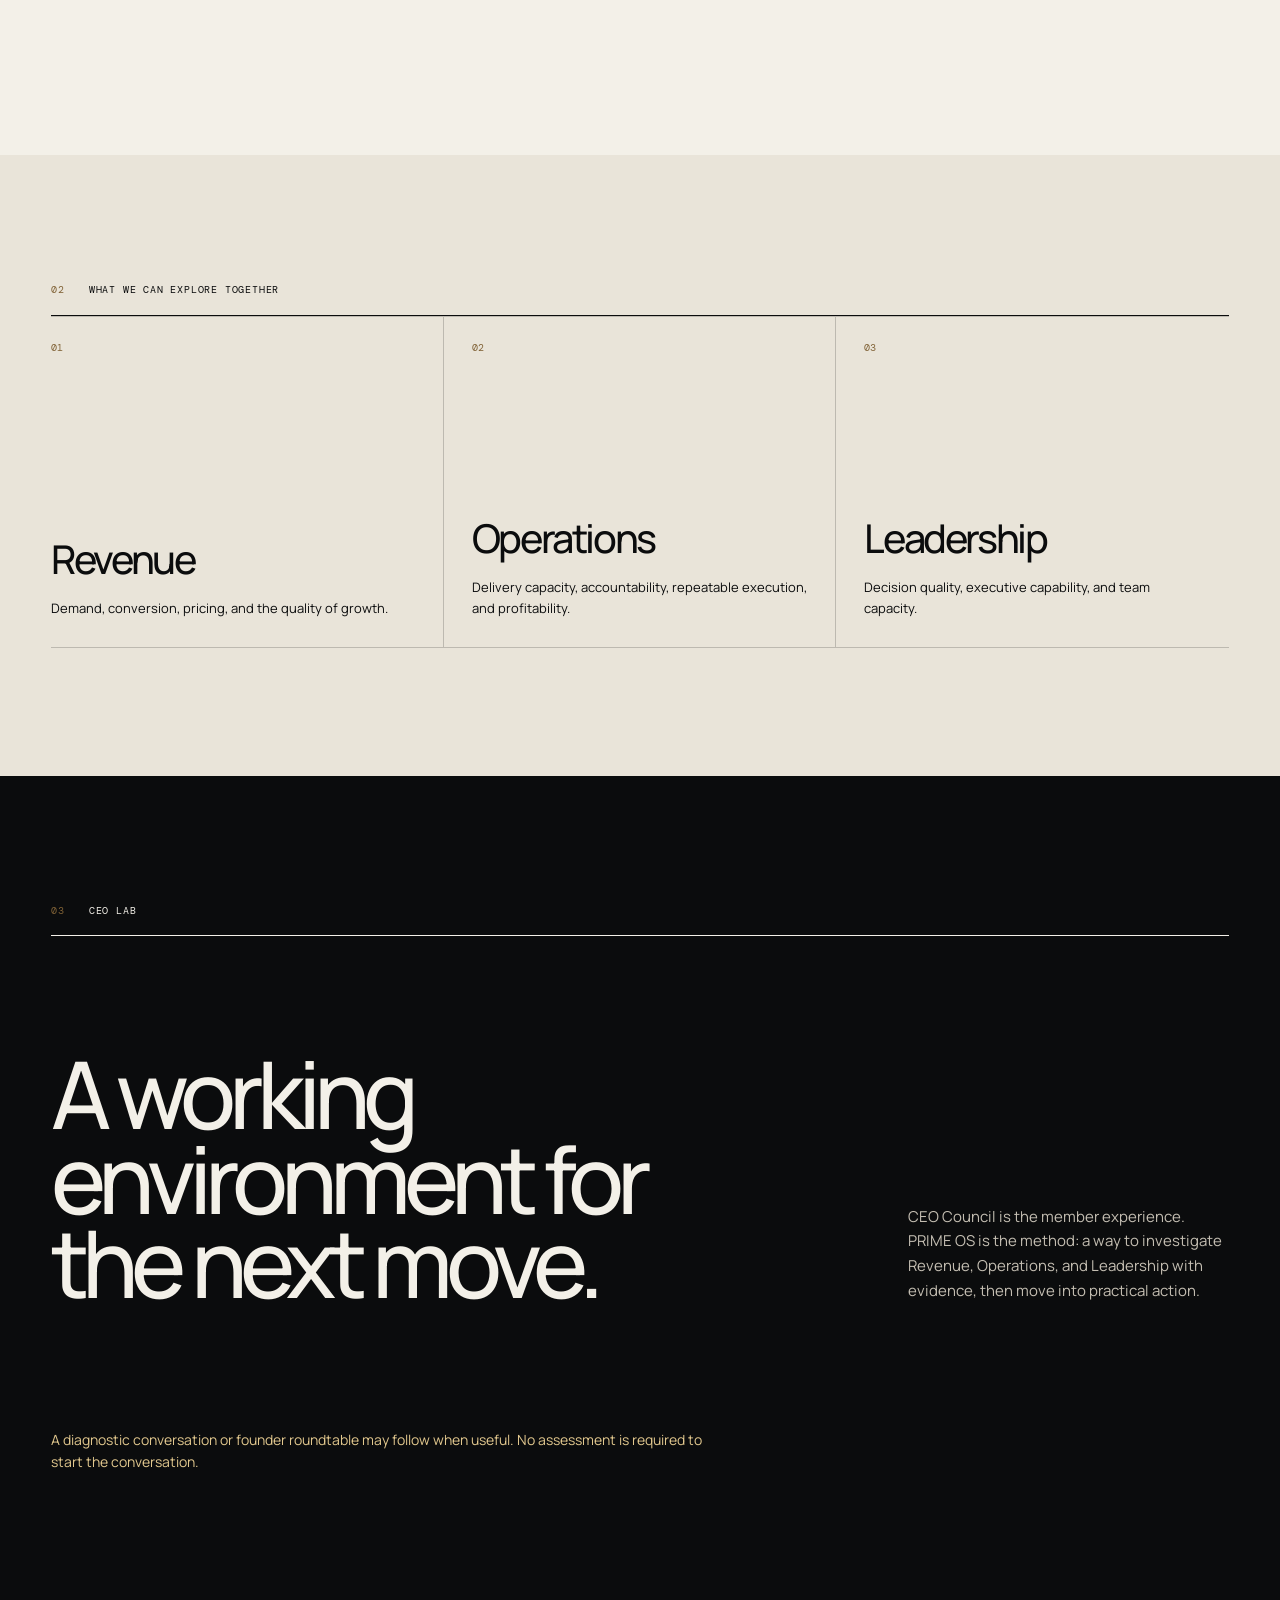
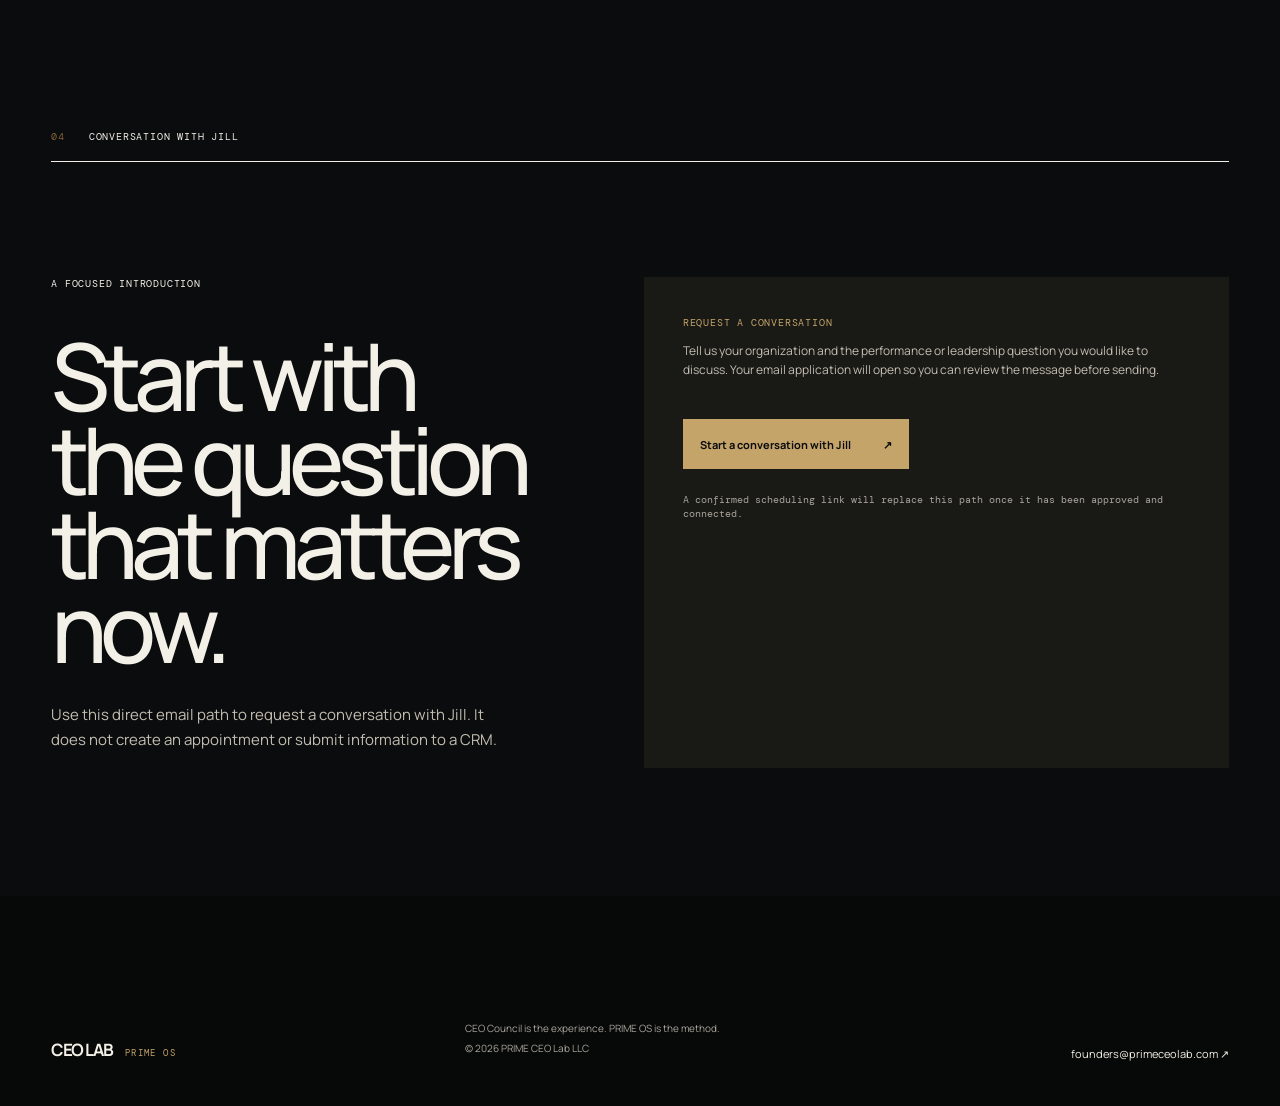
==== commit c772c740: "Use supplied CEO LAB logo asset on attendee page" ====
--- a/iglobal/index.html
+++ b/iglobal/index.html
@@ -25,7 +25,7 @@
     <section class="hero">
       <div class="hero-grid" aria-hidden="true"></div>
       <div class="hero-copy"><p class="kicker reveal">A CEO LAB introduction for iGlobal attendees</p><h1 class="reveal">Build The Leadership Behind <em>Portfolio Performance.</em></h1><div class="hero-bottom reveal"><p>CEO LAB is a private working environment for founders, executives, and portfolio-company leaders who need stronger execution, profitability, scaling capacity, and enterprise value.</p><div class="button-row"><a class="button button-gold" href="#conversation">Start a conversation with Jill <span>↘</span></a><a class="button button-quiet" href="#explore">What we can explore <span>↓</span></a></div></div></div>
-      <div class="hero-mark logo-panel reveal" aria-label="CEO LAB logo"><img class="brand-logo" src="../assets/ceo-labs-brand.jpg" width="1536" height="1024" alt="CEO LAB logo: silver flask with four blue growth bars" /></div>
+      <div class="hero-mark logo-panel reveal" aria-label="CEO LAB logo"><img class="brand-logo" src="../assets/ceo-labs-brand-web.jpg" width="800" height="533" alt="CEO LAB logo: silver flask with four blue growth bars" /></div>
       <div class="hero-proof"><div><span>For</span><strong>iGlobal attendees</strong></div><div><span>With</span><strong>Portfolio leaders and executives</strong></div><div><span>Method</span><strong>PRIME OS</strong></div></div>
     </section>
     <section class="manifesto section-pad" id="explore"><div class="section-index reveal"><span>01</span><span>The opportunity</span></div><div class="manifesto-grid"><h2 class="display reveal">Performance follows the leadership system behind it.</h2><div class="manifesto-copy reveal"><p class="lead">Capital and strategy have more leverage when the leadership team can decide, execute, and scale without recurring founder or executive dependency.</p><p>Jill is attending iGlobal. This page introduces CEO LAB to attendees and portfolio-company leaders who may want to explore a business or leadership question.</p></div></div></section>
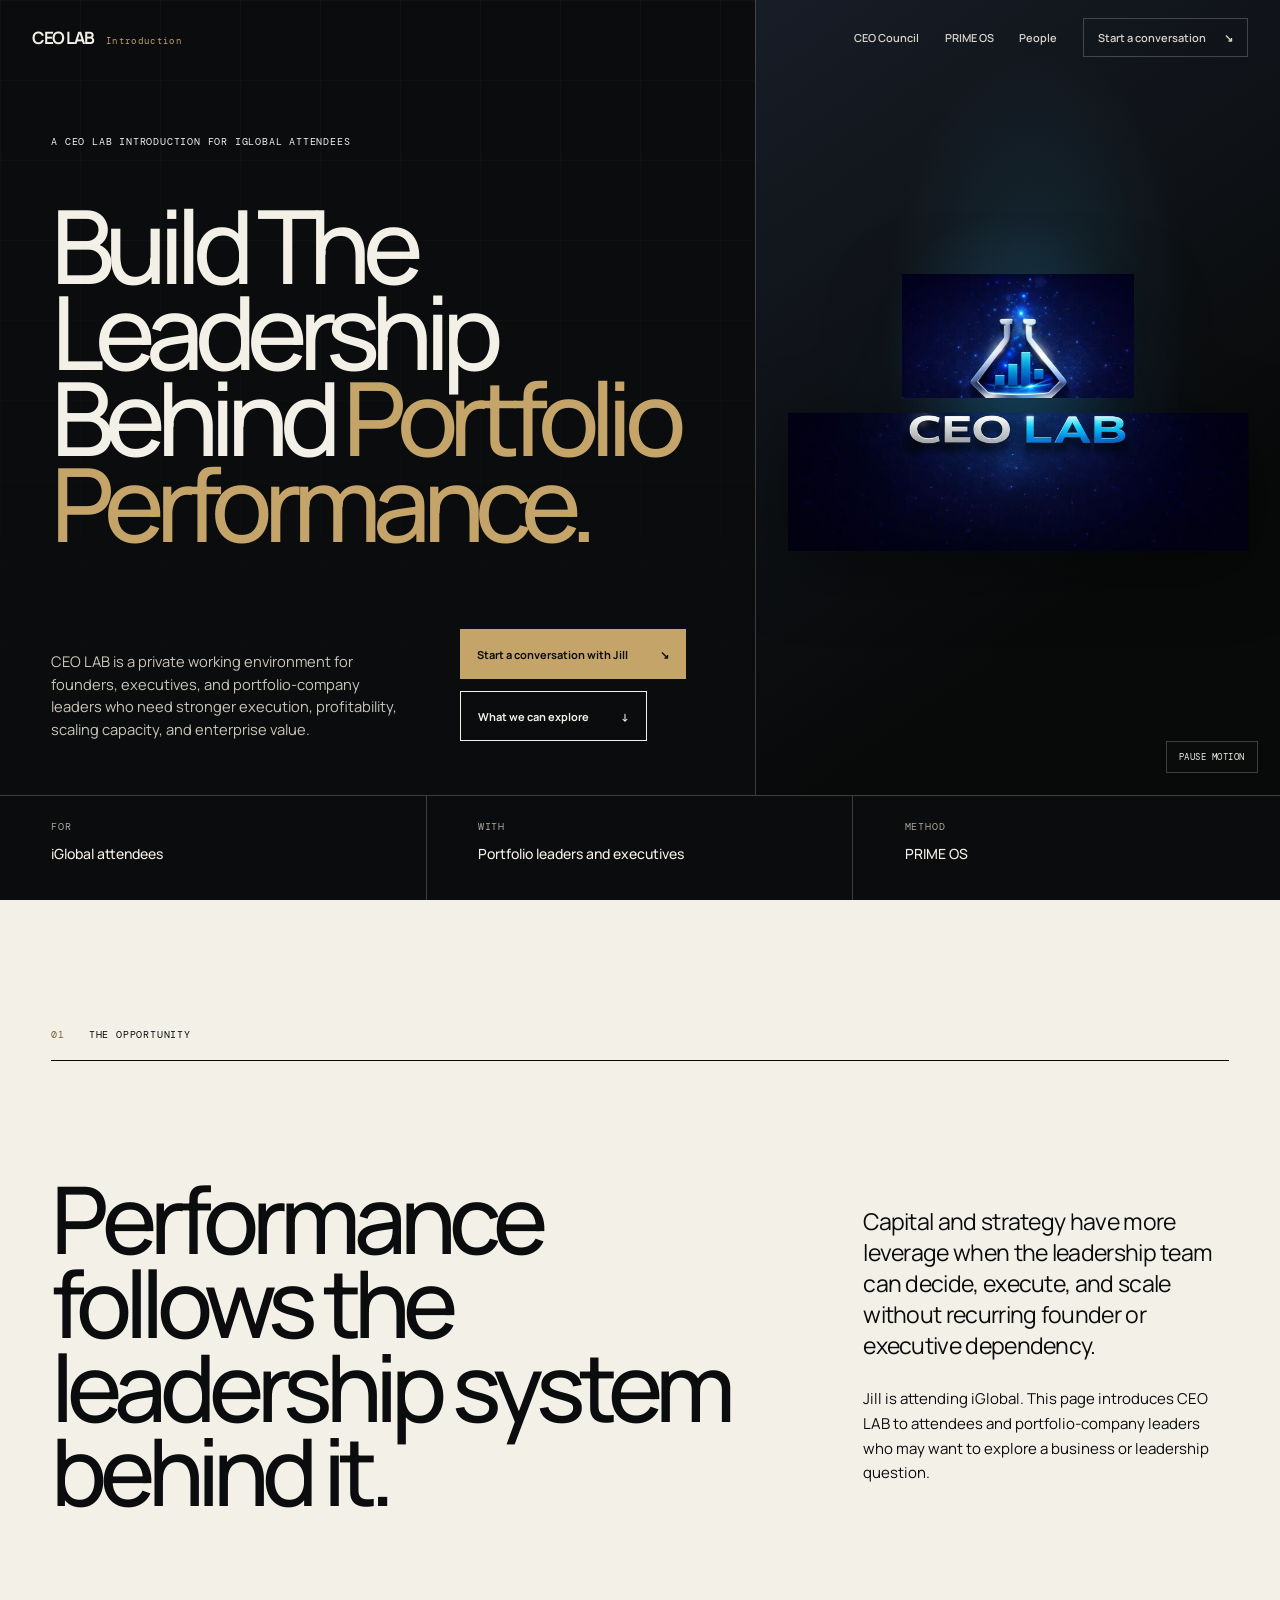
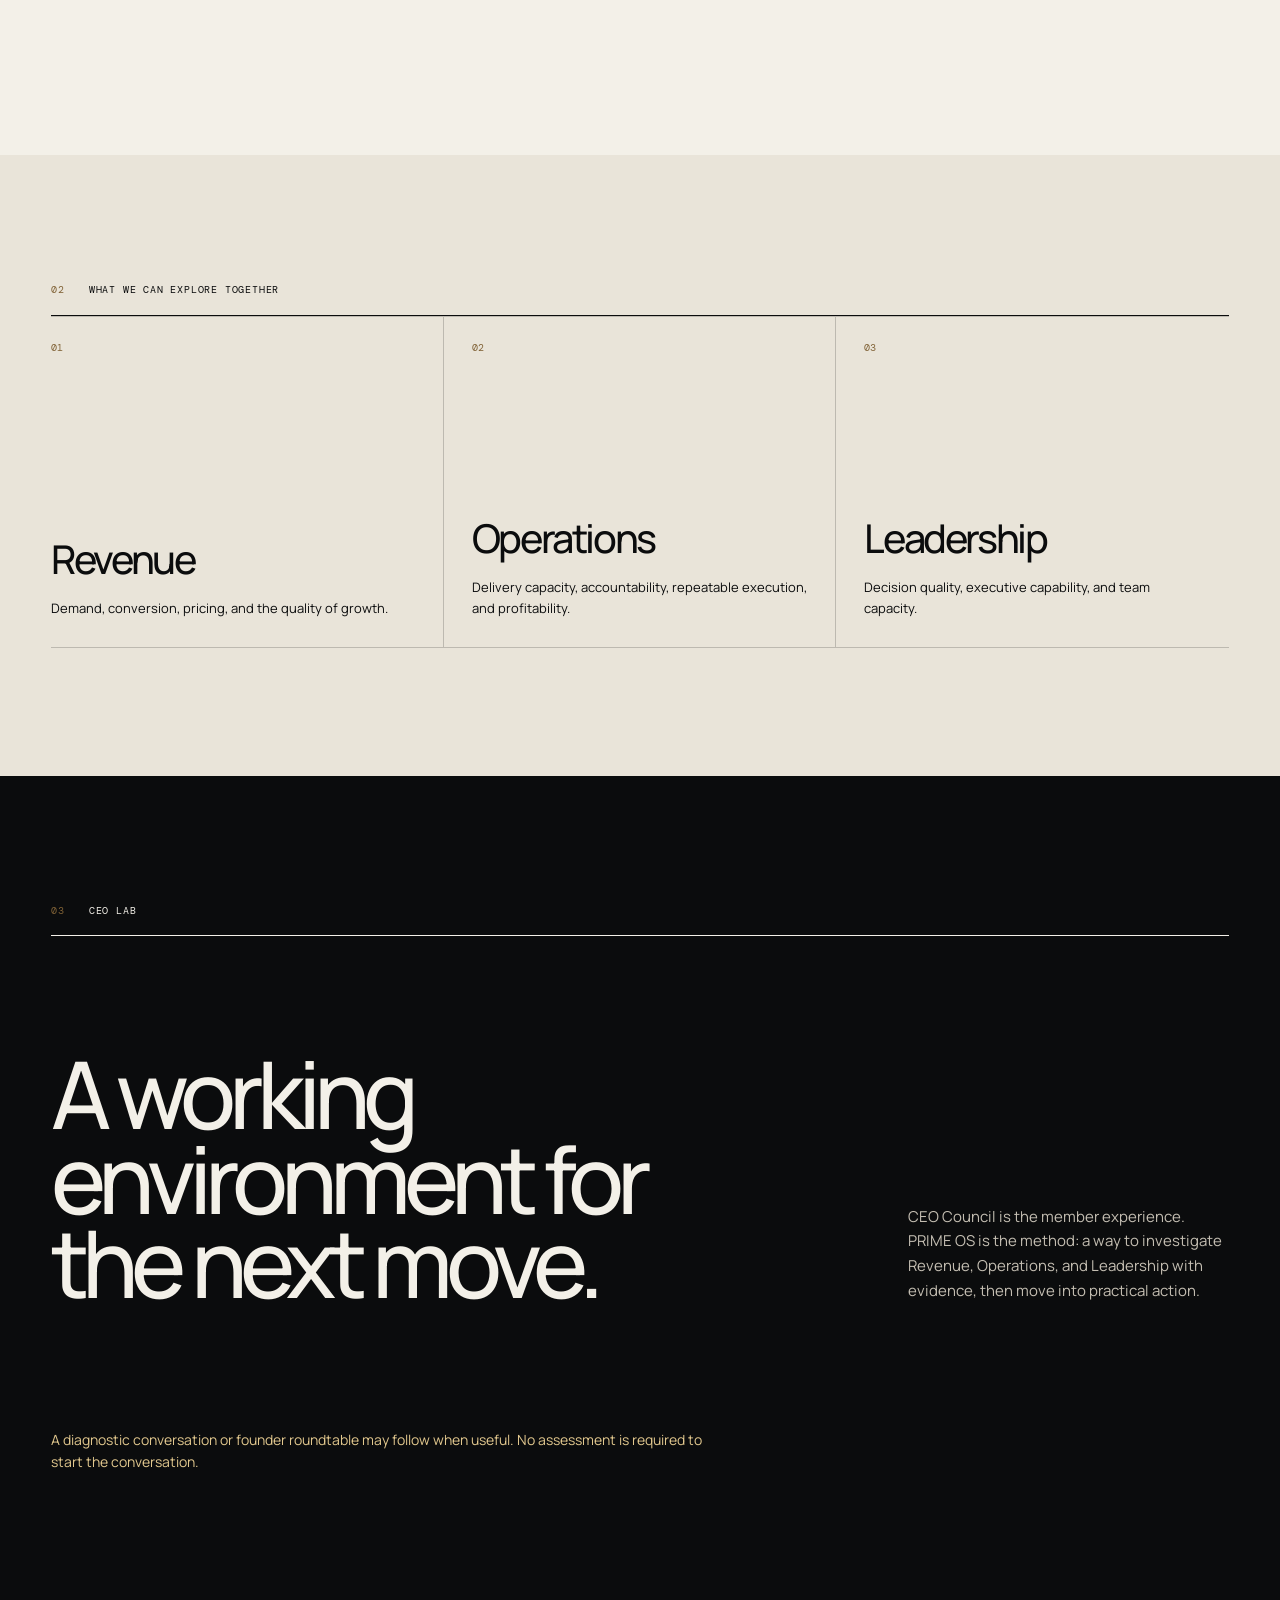
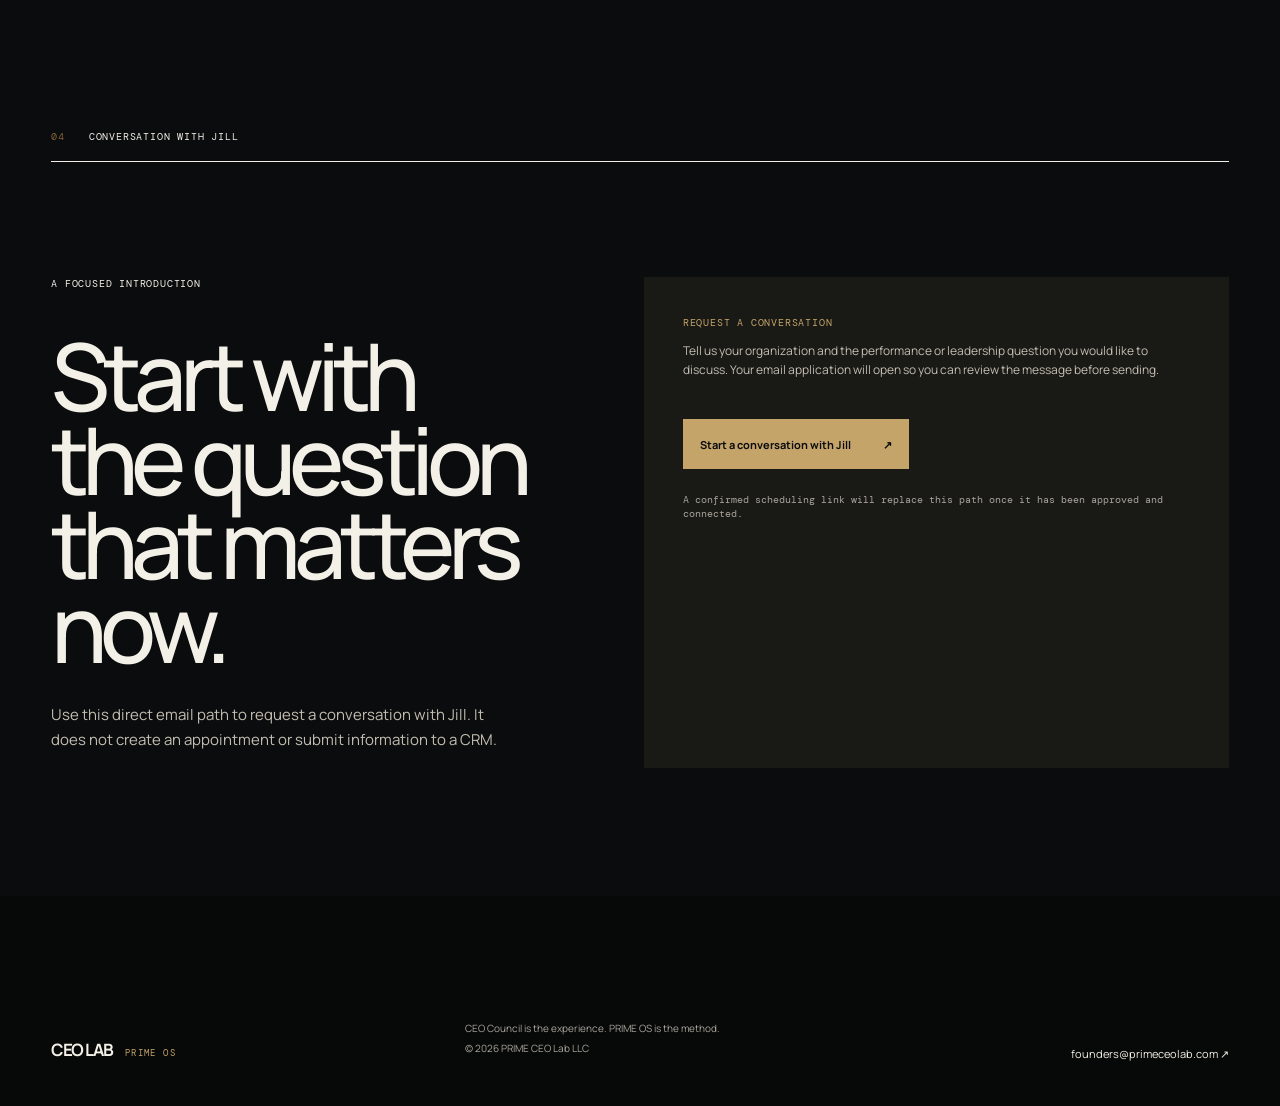
==== commit b5e1cb1c: "Animate the CEO LAB hero emblem" ====
--- a/iglobal/index.html
+++ b/iglobal/index.html
@@ -25,7 +25,7 @@
     <section class="hero">
       <div class="hero-grid" aria-hidden="true"></div>
       <div class="hero-copy"><p class="kicker reveal">A CEO LAB introduction for iGlobal attendees</p><h1 class="reveal">Build The Leadership Behind <em>Portfolio Performance.</em></h1><div class="hero-bottom reveal"><p>CEO LAB is a private working environment for founders, executives, and portfolio-company leaders who need stronger execution, profitability, scaling capacity, and enterprise value.</p><div class="button-row"><a class="button button-gold" href="#conversation">Start a conversation with Jill <span>↘</span></a><a class="button button-quiet" href="#explore">What we can explore <span>↓</span></a></div></div></div>
-      <div class="hero-mark logo-panel reveal" aria-label="CEO LAB logo"><img class="brand-logo" src="../assets/ceo-labs-brand-web.jpg" width="800" height="533" alt="CEO LAB logo: silver flask with four blue growth bars" /></div>
+      <div class="hero-mark logo-panel reveal" data-logo-motion><div class="brand-composition" role="img" aria-label="CEO LAB logo: a silver flask with four blue growth bars above the CEO LAB wordmark"><img class="brand-logo brand-wordmark" src="../assets/ceo-labs-brand-web.jpg" width="800" height="533" alt="" /><div class="logo-orbit" aria-hidden="true"><img class="brand-logo rotating-emblem" src="../assets/ceo-labs-brand-web.jpg" width="800" height="533" alt="" /></div></div><button class="motion-toggle" type="button" aria-pressed="false">Pause motion</button></div>
       <div class="hero-proof"><div><span>For</span><strong>iGlobal attendees</strong></div><div><span>With</span><strong>Portfolio leaders and executives</strong></div><div><span>Method</span><strong>PRIME OS</strong></div></div>
     </section>
     <section class="manifesto section-pad" id="explore"><div class="section-index reveal"><span>01</span><span>The opportunity</span></div><div class="manifesto-grid"><h2 class="display reveal">Performance follows the leadership system behind it.</h2><div class="manifesto-copy reveal"><p class="lead">Capital and strategy have more leverage when the leadership team can decide, execute, and scale without recurring founder or executive dependency.</p><p>Jill is attending iGlobal. This page introduces CEO LAB to attendees and portfolio-company leaders who may want to explore a business or leadership question.</p></div></div></section>
--- a/styles.css
+++ b/styles.css
@@ -11,4 +11,4 @@
 @media(max-width:980px){.site-header nav{display:none;position:absolute;inset:76px 0 auto;height:auto;padding:28px;flex-direction:column;align-items:flex-start;gap:24px;background:var(--ink);border-top:1px solid var(--line-light)}.site-header nav.open{display:flex}.menu-button{display:block}.hero{grid-template-columns:1fr}.hero-copy,.hero-mark{min-height:auto}.hero-copy{padding-top:130px}.hero-mark{min-height:630px;border-top:1px solid var(--line-light);border-left:0}.mark-stage{width:min(70vw,510px)}.hero-proof{grid-column:auto}.manifesto-grid,.council-intro,.engine-intro,.journey,.people-intro,.application-grid{grid-template-columns:1fr}.council-grid,.engine-grid,.people-grid{grid-template-columns:1fr}.council-grid article,.council-grid article+article,.engine-card,.person-card,.person-card+article{min-height:260px;padding:24px 0;border-right:0;border-bottom:1px solid var(--line-dark)}.engine-card{border-color:var(--line-light)}.council-grid article:last-child,.engine-card:last-child,.person-card:last-child{border-bottom:0}.journey-sticky{position:static}.application-grid{gap:70px}}
 @media(max-width:680px){.site-header{height:64px}.site-header nav{top:64px}.hero-copy{padding:105px 20px 55px}.hero h1{margin-top:70px;font-size:clamp(58px,18vw,92px)}.hero-bottom{grid-template-columns:1fr;gap:35px}.hero-mark{min-height:470px}.mark-caption{font-size:52px}.hero-proof{grid-template-columns:1fr}.hero-proof>div{border-right:0;border-bottom:1px solid var(--line-light)}.section-pad{padding:85px 20px}.display{font-size:clamp(48px,15vw,78px)}.manifesto-grid{padding:75px 0}.council-intro,.engine-intro,.people-intro{padding:70px 0 55px}.journey{gap:70px}.journey-step{min-height:330px;grid-template-columns:42px 1fr}.journey-step h3{font-size:68px}.final-row{align-items:flex-start;flex-direction:column}.iglobal-callout{min-height:560px}.application-grid{padding-top:70px}.application-form{margin:0 -20px;padding:35px 20px}footer{grid-template-columns:1fr;align-items:start}}
 @media(prefers-reduced-motion:reduce){html{scroll-behavior:auto}*,*:before,*:after{animation-duration:.01ms!important;animation-iteration-count:1!important;transition-duration:.01ms!important}.reveal{opacity:1;transform:none}}
-.logo-panel{background:radial-gradient(circle at 48% 43%,rgba(50,127,168,.22),transparent 26%),linear-gradient(145deg,#1a1b1d,#080909 72%)}.brand-logo{width:min(88%,760px);height:auto;object-fit:contain;filter:drop-shadow(0 18px 36px rgba(0,0,0,.38))}.people-intro>div .kicker{margin-bottom:32px}
+.logo-panel{background:radial-gradient(circle at 48% 43%,rgba(50,127,168,.30),transparent 24%),radial-gradient(ellipse at 54% 39%,rgba(58,194,255,.13),transparent 38%),linear-gradient(145deg,#171d27,#080909 72%)}.brand-composition{position:relative;width:min(88%,760px);aspect-ratio:3/2;isolation:isolate;perspective:1100px;filter:drop-shadow(0 18px 36px rgba(0,0,0,.38))}.brand-composition:before{content:"";position:absolute;inset:14% 16%;z-index:-1;border-radius:50%;background:radial-gradient(ellipse,rgba(39,176,255,.24),rgba(26,78,139,.08) 42%,transparent 70%);filter:blur(18px);transform:scale(1.14)}.brand-logo{width:100%;height:100%;object-fit:contain}.brand-wordmark{position:absolute;inset:0;clip-path:inset(55% 0 0);mix-blend-mode:screen}.logo-orbit{position:absolute;inset:0;transform-style:preserve-3d;transform-origin:50% 35%;animation:ceo-logo-rotation 13s cubic-bezier(.42,0,.25,1) infinite}.rotating-emblem{display:block;clip-path:inset(10% 25% 50%);mix-blend-mode:screen;backface-visibility:hidden}.motion-paused .logo-orbit{animation-play-state:paused}.motion-toggle:disabled{opacity:.65;cursor:default}.people-intro>div .kicker{margin-bottom:32px}@keyframes ceo-logo-rotation{0%,8%{transform:rotateY(0deg)}44%{transform:rotateY(180deg)}52%{transform:rotateY(180deg)}92%,100%{transform:rotateY(360deg)}}
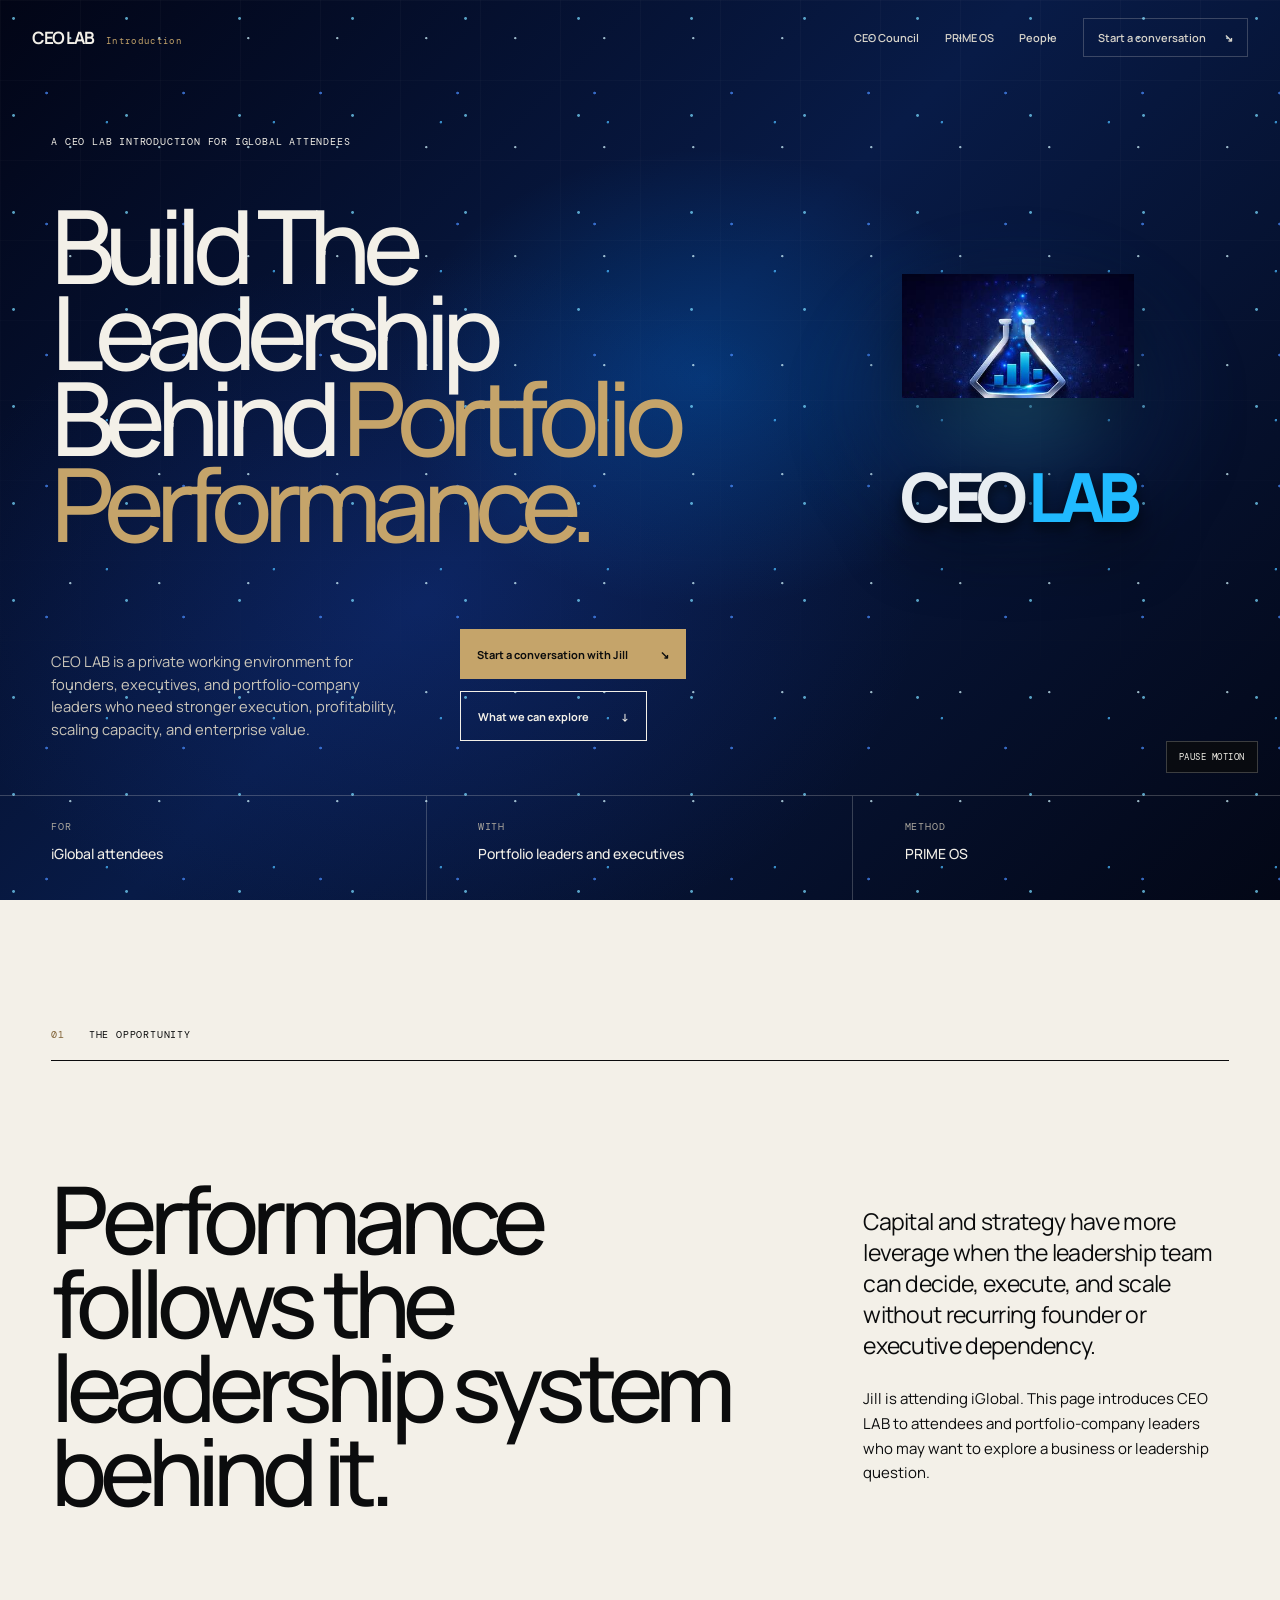
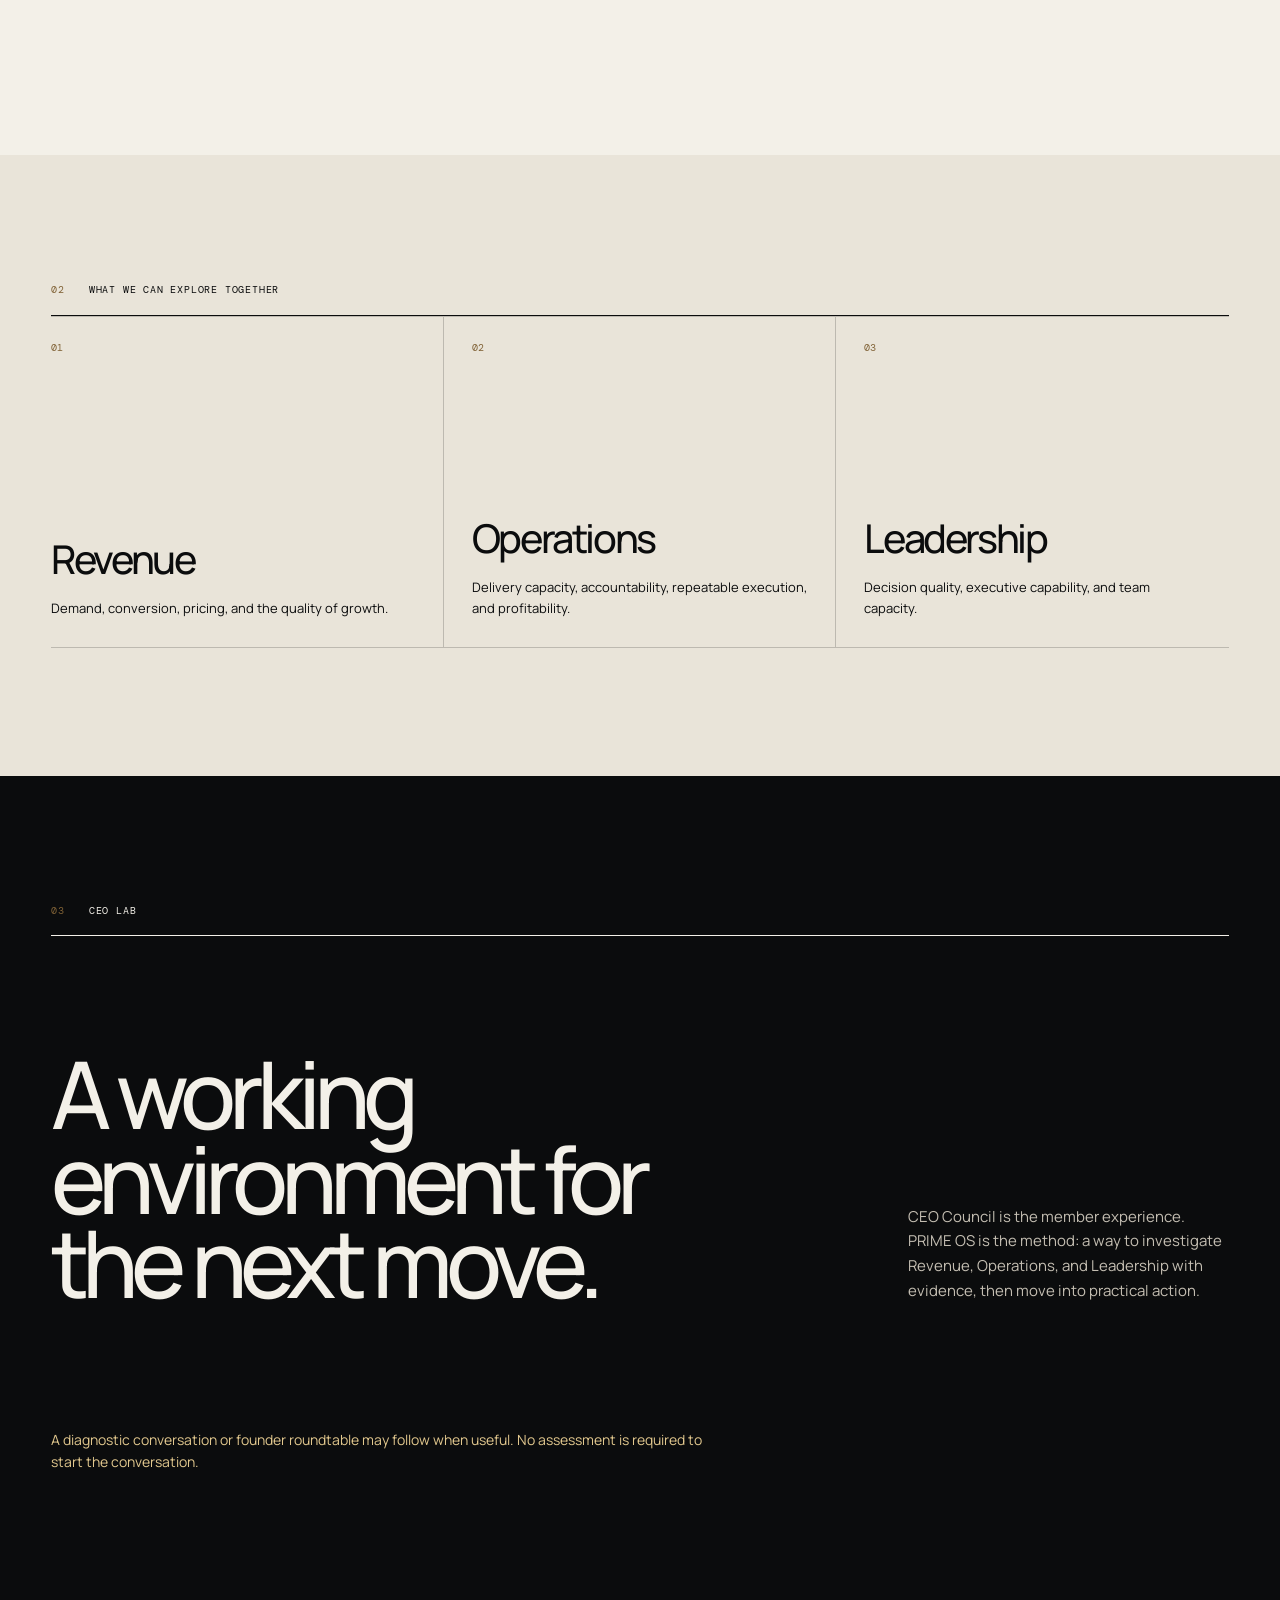
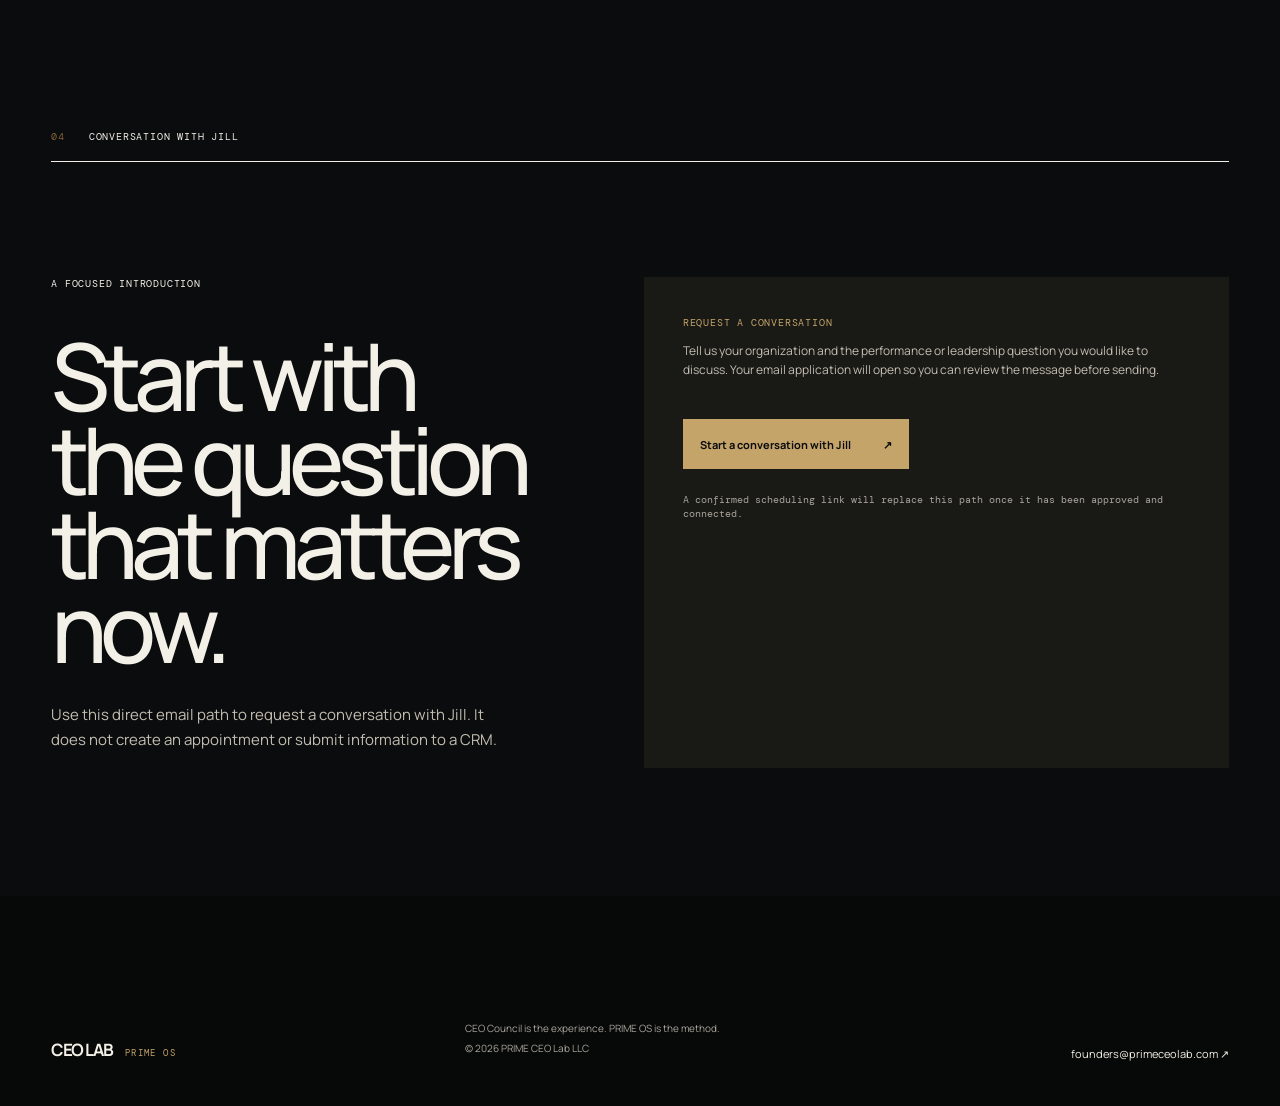
==== commit 652d3981: "Make hero logo a full-field dimensional object" ====
--- a/iglobal/index.html
+++ b/iglobal/index.html
@@ -25,7 +25,7 @@
     <section class="hero">
       <div class="hero-grid" aria-hidden="true"></div>
       <div class="hero-copy"><p class="kicker reveal">A CEO LAB introduction for iGlobal attendees</p><h1 class="reveal">Build The Leadership Behind <em>Portfolio Performance.</em></h1><div class="hero-bottom reveal"><p>CEO LAB is a private working environment for founders, executives, and portfolio-company leaders who need stronger execution, profitability, scaling capacity, and enterprise value.</p><div class="button-row"><a class="button button-gold" href="#conversation">Start a conversation with Jill <span>↘</span></a><a class="button button-quiet" href="#explore">What we can explore <span>↓</span></a></div></div></div>
-      <div class="hero-mark logo-panel reveal" data-logo-motion><div class="brand-composition" role="img" aria-label="CEO LAB logo: a silver flask with four blue growth bars above the CEO LAB wordmark"><img class="brand-logo brand-wordmark" src="../assets/ceo-labs-brand-web.jpg" width="800" height="533" alt="" /><div class="logo-orbit" aria-hidden="true"><img class="brand-logo rotating-emblem" src="../assets/ceo-labs-brand-web.jpg" width="800" height="533" alt="" /></div></div><button class="motion-toggle" type="button" aria-pressed="false">Pause motion</button></div>
+      <div class="hero-mark logo-panel reveal" data-logo-motion><div class="brand-composition" role="img" aria-label="CEO LAB logo: a silver flask with four blue growth bars above the CEO LAB wordmark"><div class="logo-orbit" aria-hidden="true"><img class="brand-logo rotating-emblem" src="../assets/ceo-labs-brand-web.jpg" width="800" height="533" alt="" /></div><div class="brand-wordmark" aria-hidden="true"><span>CEO</span> <b>LAB</b></div></div><button class="motion-toggle" type="button" aria-pressed="false">Pause motion</button></div>
       <div class="hero-proof"><div><span>For</span><strong>iGlobal attendees</strong></div><div><span>With</span><strong>Portfolio leaders and executives</strong></div><div><span>Method</span><strong>PRIME OS</strong></div></div>
     </section>
     <section class="manifesto section-pad" id="explore"><div class="section-index reveal"><span>01</span><span>The opportunity</span></div><div class="manifesto-grid"><h2 class="display reveal">Performance follows the leadership system behind it.</h2><div class="manifesto-copy reveal"><p class="lead">Capital and strategy have more leverage when the leadership team can decide, execute, and scale without recurring founder or executive dependency.</p><p>Jill is attending iGlobal. This page introduces CEO LAB to attendees and portfolio-company leaders who may want to explore a business or leadership question.</p></div></div></section>
--- a/styles.css
+++ b/styles.css
@@ -11,4 +11,4 @@
 @media(max-width:980px){.site-header nav{display:none;position:absolute;inset:76px 0 auto;height:auto;padding:28px;flex-direction:column;align-items:flex-start;gap:24px;background:var(--ink);border-top:1px solid var(--line-light)}.site-header nav.open{display:flex}.menu-button{display:block}.hero{grid-template-columns:1fr}.hero-copy,.hero-mark{min-height:auto}.hero-copy{padding-top:130px}.hero-mark{min-height:630px;border-top:1px solid var(--line-light);border-left:0}.mark-stage{width:min(70vw,510px)}.hero-proof{grid-column:auto}.manifesto-grid,.council-intro,.engine-intro,.journey,.people-intro,.application-grid{grid-template-columns:1fr}.council-grid,.engine-grid,.people-grid{grid-template-columns:1fr}.council-grid article,.council-grid article+article,.engine-card,.person-card,.person-card+article{min-height:260px;padding:24px 0;border-right:0;border-bottom:1px solid var(--line-dark)}.engine-card{border-color:var(--line-light)}.council-grid article:last-child,.engine-card:last-child,.person-card:last-child{border-bottom:0}.journey-sticky{position:static}.application-grid{gap:70px}}
 @media(max-width:680px){.site-header{height:64px}.site-header nav{top:64px}.hero-copy{padding:105px 20px 55px}.hero h1{margin-top:70px;font-size:clamp(58px,18vw,92px)}.hero-bottom{grid-template-columns:1fr;gap:35px}.hero-mark{min-height:470px}.mark-caption{font-size:52px}.hero-proof{grid-template-columns:1fr}.hero-proof>div{border-right:0;border-bottom:1px solid var(--line-light)}.section-pad{padding:85px 20px}.display{font-size:clamp(48px,15vw,78px)}.manifesto-grid{padding:75px 0}.council-intro,.engine-intro,.people-intro{padding:70px 0 55px}.journey{gap:70px}.journey-step{min-height:330px;grid-template-columns:42px 1fr}.journey-step h3{font-size:68px}.final-row{align-items:flex-start;flex-direction:column}.iglobal-callout{min-height:560px}.application-grid{padding-top:70px}.application-form{margin:0 -20px;padding:35px 20px}footer{grid-template-columns:1fr;align-items:start}}
 @media(prefers-reduced-motion:reduce){html{scroll-behavior:auto}*,*:before,*:after{animation-duration:.01ms!important;animation-iteration-count:1!important;transition-duration:.01ms!important}.reveal{opacity:1;transform:none}}
-.logo-panel{background:radial-gradient(circle at 48% 43%,rgba(50,127,168,.30),transparent 24%),radial-gradient(ellipse at 54% 39%,rgba(58,194,255,.13),transparent 38%),linear-gradient(145deg,#171d27,#080909 72%)}.brand-composition{position:relative;width:min(88%,760px);aspect-ratio:3/2;isolation:isolate;perspective:1100px;filter:drop-shadow(0 18px 36px rgba(0,0,0,.38))}.brand-composition:before{content:"";position:absolute;inset:14% 16%;z-index:-1;border-radius:50%;background:radial-gradient(ellipse,rgba(39,176,255,.24),rgba(26,78,139,.08) 42%,transparent 70%);filter:blur(18px);transform:scale(1.14)}.brand-logo{width:100%;height:100%;object-fit:contain}.brand-wordmark{position:absolute;inset:0;clip-path:inset(55% 0 0);mix-blend-mode:screen}.logo-orbit{position:absolute;inset:0;transform-style:preserve-3d;transform-origin:50% 35%;animation:ceo-logo-rotation 13s cubic-bezier(.42,0,.25,1) infinite}.rotating-emblem{display:block;clip-path:inset(10% 25% 50%);mix-blend-mode:screen;backface-visibility:hidden}.motion-paused .logo-orbit{animation-play-state:paused}.motion-toggle:disabled{opacity:.65;cursor:default}.people-intro>div .kicker{margin-bottom:32px}@keyframes ceo-logo-rotation{0%,8%{transform:rotateY(0deg)}44%{transform:rotateY(180deg)}52%{transform:rotateY(180deg)}92%,100%{transform:rotateY(360deg)}}
+.hero{background:#050a20;background-image:radial-gradient(ellipse at 55% 42%,rgba(0,132,255,.26),transparent 31%),radial-gradient(ellipse at 33% 67%,rgba(29,73,197,.22),transparent 41%),linear-gradient(135deg,#020516 0%,#081b47 47%,#030716 100%)}.hero:before{content:"";position:absolute;inset:0;pointer-events:none;opacity:.72;background-image:radial-gradient(circle at 12% 19%,#78d9ff 0 1px,transparent 1.8px),radial-gradient(circle at 34% 71%,#4a8dff 0 1px,transparent 1.7px),radial-gradient(circle at 79% 35%,#d2f5ff 0 .8px,transparent 1.5px),radial-gradient(circle at 64% 82%,#4bb9ff 0 1px,transparent 1.6px);background-size:113px 97px,137px 131px,89px 109px,167px 149px}.logo-panel{background:transparent;border-left:0}.brand-composition{position:relative;width:min(88%,760px);aspect-ratio:3/2;isolation:isolate;perspective:1450px;filter:drop-shadow(0 26px 28px rgba(0,0,0,.48))}.brand-composition:before{content:"";position:absolute;inset:4% 12%;z-index:-1;border-radius:50%;background:radial-gradient(ellipse,rgba(65,202,255,.26),rgba(18,83,179,.10) 43%,transparent 71%);filter:blur(19px);transform:scale(1.18)}.brand-logo{width:100%;height:100%;object-fit:contain}.brand-wordmark{position:absolute;left:50%;bottom:9%;z-index:2;transform:translateX(-50%);white-space:nowrap;font-size:clamp(42px,5.3vw,83px);font-weight:800;letter-spacing:-.095em;line-height:.8;text-shadow:0 7px 12px rgba(0,0,0,.55)}.brand-wordmark span{color:#e8edf1}.brand-wordmark b{color:#20baff;font-weight:800}.logo-orbit{position:absolute;inset:0;transform-style:preserve-3d;transform-origin:50% 39%;animation:ceo-logo-rotation 12s linear infinite}.logo-orbit:before,.logo-orbit:after{content:"";position:absolute;inset:7% 25% 45%;background:url("assets/ceo-labs-brand-web.jpg") center/100% 100% no-repeat;clip-path:inset(10% 25% 50%);mix-blend-mode:screen;opacity:.3;transform:translateZ(-20px) scale(.97);filter:brightness(.35) saturate(1.4)}.logo-orbit:after{transform:translateZ(-40px) scale(.94);opacity:.16}.rotating-emblem{display:block;clip-path:inset(10% 25% 50%);mix-blend-mode:screen;backface-visibility:hidden;filter:drop-shadow(0 8px 14px rgba(7,190,255,.5))}.motion-paused .logo-orbit{animation-play-state:paused}.motion-toggle:disabled{opacity:.65;cursor:default}.people-intro>div .kicker{margin-bottom:32px}@keyframes ceo-logo-rotation{0%{transform:rotateY(0deg) rotateX(0deg)}25%{transform:rotateY(90deg) rotateX(5deg)}50%{transform:rotateY(180deg) rotateX(0deg)}75%{transform:rotateY(270deg) rotateX(-5deg)}100%{transform:rotateY(360deg) rotateX(0deg)}}
